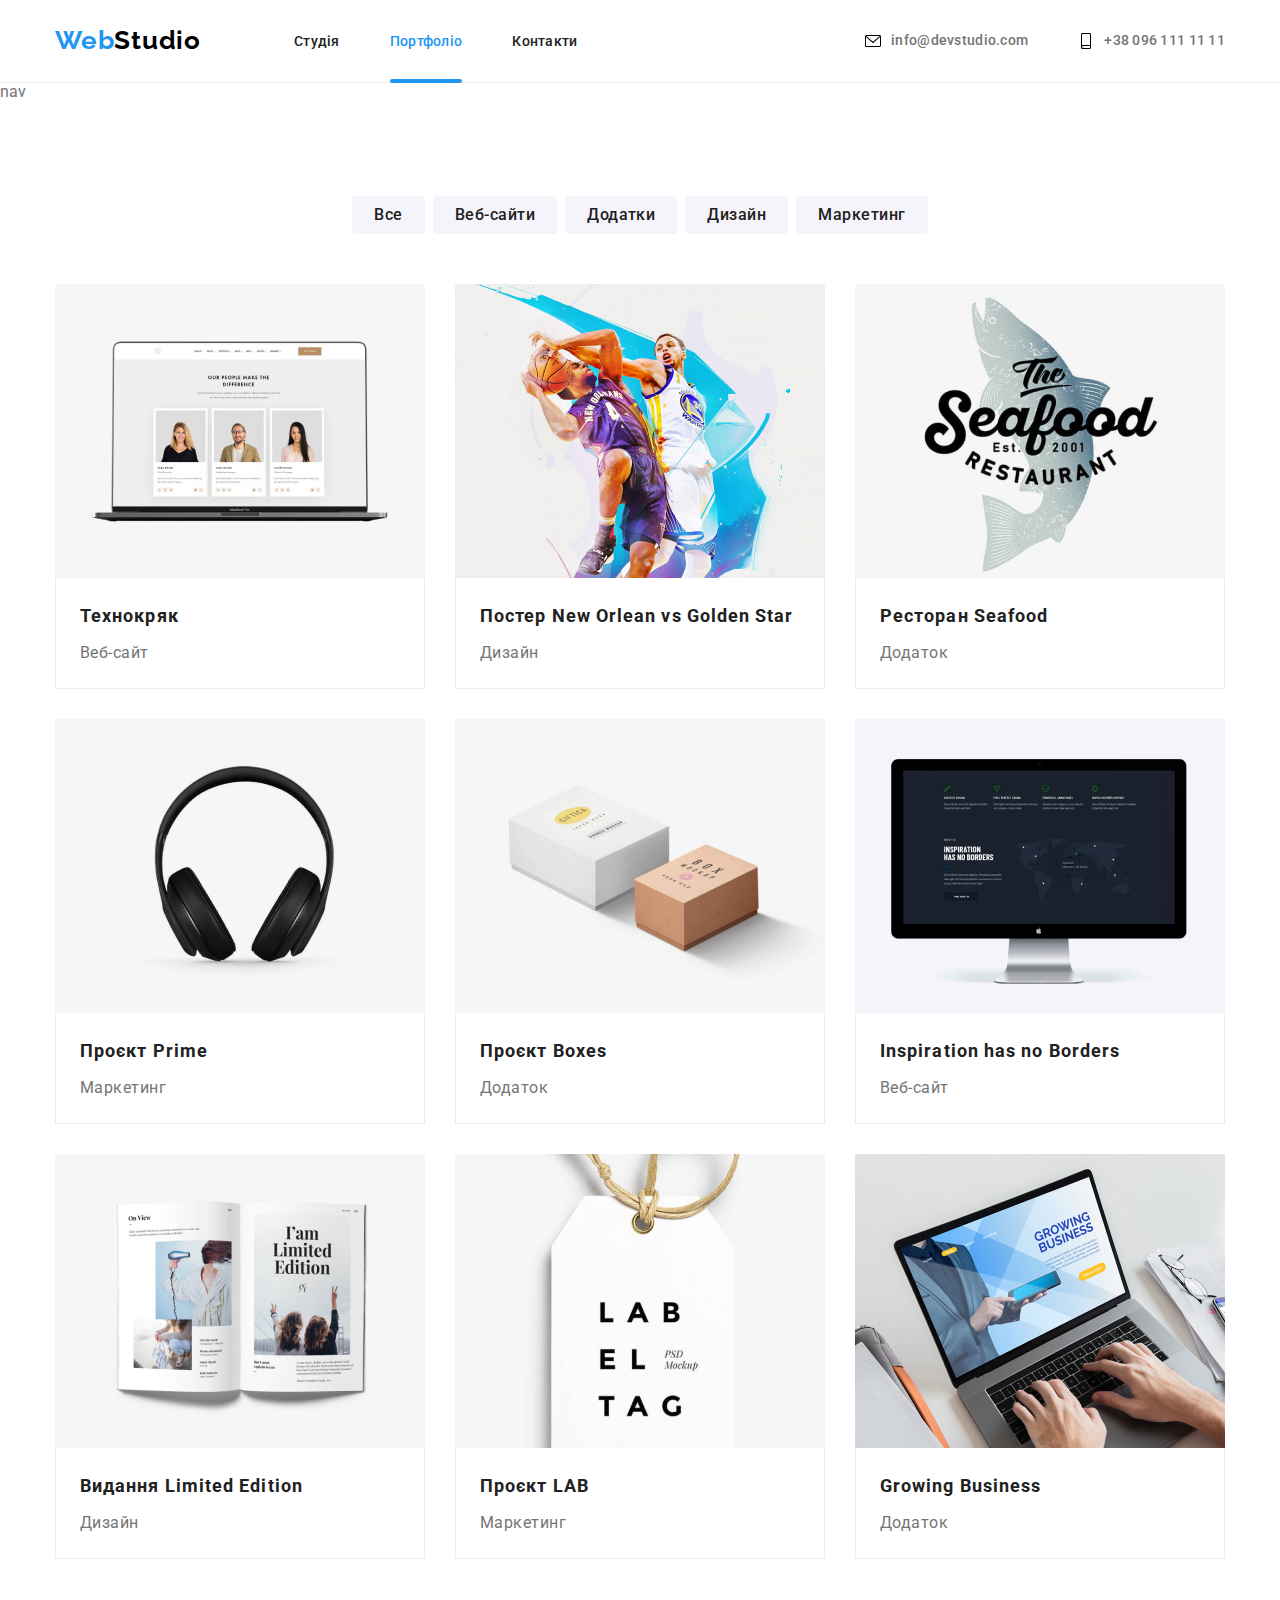
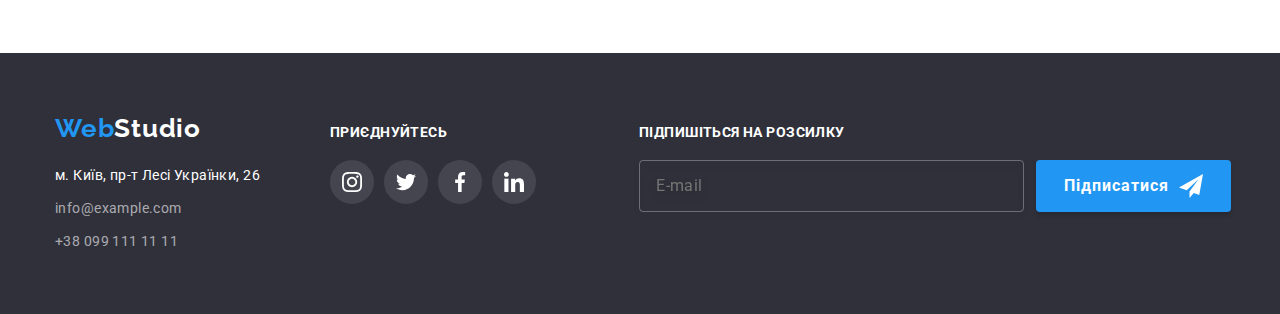
==== portfolio.html @ d33bce91 "HW 07" ====
<!DOCTYPE html>
<html lang="uk">
  <head>
    <meta charset="UTF-8" />
    <meta http-equiv="X-UA-Compatible" content="IE=edge" />
    <meta name="viewport" content="width=device-width, initial-scale=1.0" />
    <title>Портфолио</title>
    <link
      rel="stylesheet"
      href="https://cdn.jsdelivr.net/npm/modern-normalize@1.1.0/modern-normalize.css"
    />
    <link rel="preconnect" href="https://fonts.googleapis.com" />
    <link rel="preconnect" href="https://fonts.gstatic.com" crossorigin />
    <link rel="stylesheet" href="./css/main.min.css" />
    <link
      href="https://fonts.googleapis.com/css2?family=Raleway:wght@700&family=Roboto:wght@400;500;700;900&display=swap"
      rel="stylesheet"
    />
  </head>
  <body>
    <header class="page-header">
      <div class="container page-header__container">
        <nav class="nav">
          <a class="logo page-header__logo link" href="/"> <span class="web">Web</span>Studio</a>
          <ul class="list nav__list nav">
            <li class="nav__item">
              <a class="nav__link link" href="./index.html">Студія</a>
            </li>
            <li class="nav__item">
              <a class="nav__link link nav__link_current" href="./portfolio.html">Портфоліо</a>
            </li>
            <li class="nav__item"><a class="nav__link link" href="">Контакти</a></li>
          </ul>
        </nav>
        <ul class="list nav contact">
          <li class="contact__item">
            <a class="contact__link link" href="info@devstudio.com">
              <svg class="contact__icon" width="16" height="16">
                <use href="./img/icons.svg#envelope"></use>
              </svg>
              <span lang="en"> info@devstudio.com </span>
            </a>
          </li>
          <li class="contact__item">
            <a class="contact__link link" href="tel:+380961111111">
              <svg class="contact__icon" width="16" height="16">
                <use href="./img/icons.svg#smartphone"></use></svg
              >+38 096 111 11 11
            </a>
          </li>
        </ul>
      </div>
    </header>
    <main>
      nav
      <section class="portfolio">
        <div class="container">
          <ul class="list menu">
            <li><button type="button" class="portfolio__button button">Все</button></li>
            <li><button type="button" class="portfolio__button button">Веб-сайти</button></li>
            <li><button type="button" class="portfolio__button button">Додатки</button></li>
            <li><button type="button" class="portfolio__button button">Дизайн</button></li>
            <li><button type="button" class="portfolio__button button">Маркетинг</button></li>
          </ul>
          <ul class="list portfolio__list">
            <li class="portfolio__card">
              <div class="portfolio-card__img-wrapper">
                <img src="./img/img4.jpg" alt="Веб-сайт" width="370" height="294" />
                <p class="portfolio__overlay">
                  Ресурс пропонує комплексні пропозиції з різним рівнем функціоналу та сервісів. Все
                  це дозволить відвідувачу отримати вичерпні відомості про компанію чи приватну
                  особу.
                </p>
              </div>
              <div class="portfolio_card-wrapper">
                <h3 class="portfolio-card__title">Технокряк</h3>
                <p class="portfolio-card__text">Веб-сайт</p>
              </div>
            </li>
            <li class="portfolio__card">
              <div class="portfolio-card__img-wrapper">
                <img src="./img/img5.jpg" alt="Дизайн" width="370" height="294" />
                <p class="portfolio__overlay">
                  Ресурс пропонує комплексні пропозиції з різним рівнем функціоналу та сервісів. Все
                  це дозволить відвідувачу отримати вичерпні відомості про компанію чи приватну
                  особу.
                </p>
              </div>
              <div class="portfolio_card-wrapper">
                <h3 class="portfolio-card__title">
                  Постер <span lang="en">New Orlean vs Golden Star</span>
                </h3>
                <p class="portfolio-card__text">Дизайн</p>
              </div>
            </li>
            <li class="portfolio__card">
              <div class="portfolio-card__img-wrapper">
                <img src="./img/img6.jpg" alt="Приложение" width="370" height="294" />
                <p class="portfolio__overlay">
                  Ресурс пропонує комплексні пропозиції з різним рівнем функціоналу та сервісів. Все
                  це дозволить відвідувачу отримати вичерпні відомості про компанію чи приватну
                  особу.
                </p>
              </div>
              <div class="portfolio_card-wrapper">
                <h3 class="portfolio-card__title">Ресторан <span lang="en">Seafood</span>
                </h3>
                <p class="portfolio-card__text">Додаток</p>
              </div>
            </li>
            <li class="portfolio__card">
              <div class="portfolio-card__img-wrapper">
                <img src="./img/img7.jpg" alt=">Маркетинг" width="370" height="294" />
                <p class="portfolio__overlay">
                  Ресурс пропонує комплексні пропозиції з різним рівнем функціоналу та сервісів. Все
                  це дозволить відвідувачу отримати вичерпні відомості про компанію чи приватну
                  особу.
                </p>
              </div>
              <div class="portfolio_card-wrapper">
                <h3 class="portfolio-card__title">Проєкт <span lang="en">Prime</span>
                </h3>
                <p class="portfolio-card__text">Маркетинг</p>
              </div>
            </li>
            <li class="portfolio__card">
              <div class="portfolio-card__img-wrapper">
                <img src="./img/img8.jpg" alt="Приложение" width="370" height="294" />
                <p class="portfolio__overlay">
                  Ресурс пропонує комплексні пропозиції з різним рівнем функціоналу та сервісів. Все
                  це дозволить відвідувачу отримати вичерпні відомості про компанію чи приватну
                  особу.
                </p>
              </div>
              <div class="portfolio_card-wrapper">
                <h3 class="portfolio-card__title">Проєкт <span lang="en">Boxes</span>
                </h3>
                <p class="portfolio-card__text">Додаток</p>
              </div>
            </li>
            <li class="portfolio__card">
              <div class="portfolio-card__img-wrapper">
                <img src="./img/img9.jpg" alt="Веб-сайт" width="370" height="294" />
                <p class="portfolio__overlay">
                  Ресурс пропонує комплексні пропозиції з різним рівнем функціоналу та сервісів. Все
                  це дозволить відвідувачу отримати вичерпні відомості про компанію чи приватну
                  особу.
                </p>
              </div>
              <div class="portfolio_card-wrapper">
                <h3 class="portfolio-card__title">
                  <span lang="en">Inspiration has no Border</span>s
                </h3>
                <p class="portfolio-card__text">Веб-сайт</p>
              </div>
            </li>
            <li class="portfolio__card">
              <div class="portfolio-card__img-wrapper">
                <img src="./img/img10.jpg" alt="Дизайн" width="370" height="294" />
                <p class="portfolio__overlay">
                  Ресурс пропонує комплексні пропозиції з різним рівнем функціоналу та сервісів. Все
                  це дозволить відвідувачу отримати вичерпні відомості про компанію чи приватну
                  особу.
                </p>
              </div>
              <div class="portfolio_card-wrapper">
                <h3 class="portfolio-card__title">
                  Видання <span lang="en">Limited Edition</span>
                </h3>
                <p class="portfolio-card__text">Дизайн</p>
              </div>
            </li>
            <li class="portfolio__card">
              <div class="portfolio-card__img-wrapper">
                <img src="./img/img11.jpg" alt=">Маркетинг" width="370" height="294" />
                <p class="portfolio__overlay">
                  Ресурс пропонує комплексні пропозиції з різним рівнем функціоналу та сервісів. Все
                  це дозволить відвідувачу отримати вичерпні відомості про компанію чи приватну
                  особу.
                </p>
              </div>
              <div class="portfolio_card-wrapper">
                <h3 class="portfolio-card__title">Проєкт <span lang="en">LAB</span>
                </h3>
                <p class="portfolio-card__text">Маркетинг</p>
              </div>
            </li>
            <li class="portfolio__card">
              <div class="portfolio-card__img-wrapper">
                <img src="./img/img12.jpg" alt="Приложение" width="370" height="294" />
                <p class="portfolio__overlay">
                  Ресурс пропонує комплексні пропозиції з різним рівнем функціоналу та сервісів. Все
                  це дозволить відвідувачу отримати вичерпні відомості про компанію чи приватну
                  особу.
                </p>
              </div>
              <div class="portfolio_card-wrapper">
                <h3 class="portfolio-card__title"><span lang="en">Growing Business</span>
                </h3>
                <p class="portfolio-card__text">Додаток</p>
              </div>
            </li>
          </ul>
        </div>
      </section>
    </main>
    <footer class="footer">
      <div class="container footer-container">
        <div class="footer-contact-section">
          <a class="logo link footer__logo" href="/"><span class="footer-web">Web</span>Studio</a>
          <address>
            <ul class="list">
              <li class="footer-list__item">
                <a
                  class="footer-list__link link"
                  href="https://www.google.com/maps/place/бул.+Леси+Украинки,+26,+Киев,+02000/@50.4265824,30.5372888,18z/data=!3m1!4b1!4m5!3m4!1s0x40d4cf0e033ecbe9:0x57a4dffefec77da0!8m2!3d50.4265807!4d30.5383858"
                  >м. Київ, пр-т Лесі Українки, 26</a
                >
              </li>
              <li class="footer-list__item">
                <a class="footer-contact link" href="info@example.com">info@example.com</a>
              </li>
              <li class="footer-list__item">
                <a class="footer-contact link" href="tel:+380961111111">+38 099 111 11 11</a>
              </li>
            </ul>
          </address>
        </div>
        <div class="footer-join">
          <h3 class="footer-join__text">Приєднуйтесь</h3>
          <ul class="footer-social-menu list">
            <li class="footer-social-menu__item">
              <a href="" class="footer-social-menu__link">
                <svg class="footer-social-menu__icon">
                  <use href="./img/icons.svg#instagram"></use>
                </svg>
              </a>
            </li>
            <li class="footer-social-menu__item">
              <a href="" class="footer-social-menu__link">
                <svg class="footer-social-menu__icon">
                  <use href="./img/icons.svg#twitter"></use>
                </svg>
              </a>
            </li>
            <li class="footer-social-menu__item">
              <a href="" class="footer-social-menu__link">
                <svg class="footer-social-menu__icon">
                  <use href="./img/icons.svg#facebook"></use>
                </svg>
              </a>
            </li>
            <li class="footer-social-menu__item">
              <a href="" class="footer-social-menu__link">
                <svg class="footer-social-menu__icon">
                  <use href="./img/icons.svg#linkedin"></use>
                </svg>
              </a>
            </li>
          </ul>
        </div>
        <form class="footer-form">
          <label for="send">
            <span class="footer-form__label"> Підпишіться на розсилку </span>
          </label>
          <div class="footer-form__wrapper">
            <input
              class="footer-form__input"
              type="email"
              name="user_email"
              id="send"
              placeholder="E-mail"
            />
            <button type="submit" class="footer-form__btn-send">
              Підписатися
              <svg class="btn-send__icon" width="24" height="24">
                <use href="./img/icons.svg#send"></use>
              </svg>
            </button>
          </div>
        </form>
      </div>
    </footer>
    <script src="./js/modal.js"></script>
  </body>
</html>
---- css/main.min.css ----
:root{--main-text-color: #757575;--title-text-color: #212121;--accent-color: #2196f3;--White: #ffffff;--main-font-family: "Roboto", sans-serif;--main-fill-icon: #afb1b8;--trans-dur: 250ms;--trans-tim-func: cubic-bezier(0.4, 0, 0.2, 1)}body{font-family:"Roboto",sans-serif;font-weight:400;background-color:#fff;color:#757575}h1,h2,h3,h4,p{margin-top:0;margin-bottom:0}ul{margin-top:0;margin-bottom:0;padding-left:0}img{display:block}.list{list-style:none}.link{text-decoration:none}.logo{align-items:center;margin-right:93px;color:#000;font-family:"Raleway",sans-serif;font-weight:700;font-size:26px;line-height:1.19;letter-spacing:.03em}.web{color:var(--accent-color)}.section{padding:94px 0}.section .features__title{margin-bottom:10px;font-weight:700;font-size:14px;line-height:1.14;letter-spacing:.03em;text-transform:uppercase;color:var(--title-text-color)}.section .features__text{font-size:14px;line-height:1.71;letter-spacing:.03em}.container{width:1200px;margin-left:auto;margin-right:auto;padding-left:15px;padding-right:15px}.visually-hidden{position:absolute;width:1px;height:1px;margin:-1px;padding:0;overflow:hidden;border:0;clip:rect(0 0 0 0)}.button{font-family:"Roboto";font-style:normal;font-weight:500;font-size:16px;line-height:1.63;text-align:center;letter-spacing:.03em;cursor:pointer;background-color:#f5f4fa;color:var(--title-text-color);transition-property:color,background-color;transition-duration:var(--trans-dur);transition-timing-function:var(--trans-tim-func)}.button:hover,.button:focus{background-color:var(--accent-color);color:var(--White)}.page-header{border-bottom:1px solid #ececec}.page-header__container{display:flex;align-items:center;justify-content:space-between}.page-header__logo{padding-top:24px;padding-bottom:25px}.nav{display:flex;align-items:center}.nav__item{position:relative;padding-top:32px;padding-bottom:32px}.nav__item:not(:last-child){margin-right:50px}.nav__item .link.nav__link_current{color:var(--accent-color)}.nav__item .link.nav__link_current::after{position:absolute;bottom:-1px;left:0;content:"";width:100%;height:4px;background-color:var(--accent-color);border-radius:2px}.nav__link{color:var(--title-text-color);font-weight:500;font-size:14px;line-height:1.14;letter-spacing:.02em;transition-property:color;transition-duration:var(--trans-dur);transition-timing-function:var(--trans-tim-func)}.nav__link:hover,.nav__link:focus{color:var(--accent-color)}.contact__item:not(:last-child){margin-right:50px}.contact__link{display:flex;align-items:center;gap:10px;font-weight:500;font-size:14px;line-height:1.14;letter-spacing:.02em;color:var(--main-text-color);transition-property:color;transition-duration:var(--trans-dur);transition-timing-function:var(--trans-tim-func)}.contact__link:hover,.contact__link:focus{color:var(--accent-color)}.contact{padding-top:32px;padding-bottom:32px}.contact__icon{display:block;fill:nav__link_currentColor}.hero{display:flex;justify-content:center;background-repeat:no-repeat;background-position:50%;background-color:#c4c4c4;background-image:linear-gradient(rgba(47, 48, 58, 0.4), rgba(47, 48, 58, 0.4)),url(../img/bg.png);min-height:600px;padding:0}.hero__container{display:flex;flex-direction:column;justify-content:center;align-items:center}.hero__title{margin-bottom:30px;max-width:696px;font-weight:900;font-size:44px;line-height:1.36;text-align:center;letter-spacing:.06em;text-transform:uppercase;color:var(--White)}.hero__button{padding:10px 32px;border-radius:4px;border:rgba(0,0,0,0);font-family:"Roboto";font-style:normal;font-weight:700;font-size:16px;line-height:1.88;display:flex;align-items:center;text-align:center;letter-spacing:.06em;cursor:pointer;background-color:var(--accent-color);color:var(--White);transition-property:color,background-color;transition-duration:var(--trans-dur);transition-timing-function:var(--trans-tim-func)}.hero__button:hover,.hero__button:focus{background-color:#188ce8;color:var(--White)}.features__list{display:flex;flex-wrap:wrap;gap:30px}.features__item{display:flex;flex-direction:column;flex-basis:calc((100% - 90px)/4)}.features__icon{display:flex;justify-content:center;align-items:center;height:120px;background:#f5f4fa;border-radius:4px;margin-bottom:30px}.work{padding-top:0}.work__title{margin-bottom:50px;font-weight:700;font-size:36px;line-height:1.16;text-align:center;letter-spacing:.03em;color:var(--title-text-color)}.work__list{display:flex;flex-wrap:wrap;gap:30px}.work__item{position:relative;flex-basis:calc((100% - 60px)/3)}.work__modal{position:absolute;bottom:0;left:0;width:100%;padding:27px 82px;background:rgba(47,48,58,.8);font-family:"Roboto";font-style:normal;font-weight:700;font-size:14px;line-height:16px;text-align:center;letter-spacing:.03em;text-transform:uppercase;color:#fff}.team-fon{background-color:#f5f4fa}.team__title{margin-bottom:50px;font-weight:700;font-size:36px;line-height:1.16;text-align:center;letter-spacing:.03em;color:var(--title-text-color)}.team__list{display:flex;flex-wrap:wrap;gap:30px}.team__item{flex-basis:calc((100% - 90px)/4);background:var(--White);box-shadow:0px 1px 3px rgba(0,0,0,.12),0px 1px 1px rgba(0,0,0,.14),0px 2px 1px rgba(0,0,0,.2);border-radius:0px 0px 4px 4px}.team__card{padding-top:30px;padding-bottom:30px}.team__name{margin-bottom:10px;font-weight:500;font-size:16px;line-height:1.19;text-align:center;letter-spacing:.03em;color:var(--title-text-color)}.team__text{margin-bottom:16px;font-size:16px;line-height:1.19;text-align:center;letter-spacing:.03em;color:var(--main-text-color)}.team-social-list{display:flex;justify-content:center;gap:10px}.team-social-list__link{display:flex;align-items:center;justify-content:center;width:44px;height:44px;border-radius:50%;background-color:var(--White);fill:var(--main-fill-icon);transition-property:fill,background-color;transition-duration:var(--trans-dur);transition-timing-function:var(--trans-tim-func)}.team-social-list__link:hover,.team-social-list__link:focus{background-color:var(--accent-color);fill:var(--White)}.client__title{font-weight:700;font-size:36px;line-height:42px;text-align:center;letter-spacing:.03em;color:var(--title-text-color);margin-bottom:50px}.client__list{display:flex;justify-content:space-between}.client__link{display:flex;justify-content:center;align-items:center;width:170px;height:92px;border:1px solid var(--main-fill-icon);border-radius:3px;fill:var(--main-fill-icon);transition-property:fill,border;transition-duration:var(--trans-dur);transition-timing-function:var(--trans-tim-func)}.client__link:hover,.client__link:focus{fill:var(--accent-color);border:1px solid var(--accent-color)}.footer{background-color:#2f303a;padding-top:60px;padding-bottom:60px}.footer .logo{font-family:"Raleway",sans-serif;font-weight:700;font-size:26px;line-height:1.19;letter-spacing:.03em;color:var(--White);margin:0;margin-bottom:20px}.footer-container{display:flex;align-items:baseline}.footer-contact-section{display:flex;flex-direction:column;flex-shrink:0;margin-right:70px}.footer-join__text{font-family:"Roboto";font-style:normal;font-weight:700;font-size:14px;line-height:16px;letter-spacing:.03em;text-transform:uppercase;color:var(--White);margin-bottom:20px}.footer__logo{margin-bottom:20px}.footer-web{color:var(--accent-color)}.footer-list__item:not(:last-child){margin-bottom:9px}.footer-list__link{font-size:14px;font-style:normal;line-height:1.71;letter-spacing:.03em;color:var(--White)}.footer-contact{font-size:14px;font-style:normal;line-height:1.71;letter-spacing:.03em;color:rgba(255,255,255,.6);transition-property:color;transition-duration:var(--trans-dur);transition-timing-function:var(--trans-tim-func)}.footer-contact:hover,.footer-contact:focus{color:var(--accent-color)}.footer-join{display:flex;flex-direction:column;margin-right:93px}.footer-social-menu{display:flex}.footer-social-menu__item{margin-right:10px}.footer-social-menu__link{display:flex;justify-content:center;align-items:center;width:44px;height:44px;background:rgba(255,255,255,.1);border-radius:50%;transition-property:background-color;transition-duration:var(--trans-dur);transition-timing-function:var(--trans-tim-func)}.footer-social-menu__link:hover,.footer-social-menu__link:focus{background-color:#2196f3}.footer-social-menu__icon{width:20px;height:20px;fill:var(--White)}.footer-form{display:flex;flex-direction:column}.footer-form__wrapper{display:flex}.footer-form__label{display:block;margin-bottom:20px;font-family:"Roboto";font-style:normal;font-weight:700;font-size:14px;line-height:16px;letter-spacing:.03em;text-transform:uppercase;color:var(--White)}.footer-form__input{width:385px;padding-top:15px;padding-bottom:15px;padding-left:16px;font-family:"Roboto";font-style:normal;font-weight:400;font-size:16px;line-height:20px;display:flex;align-items:center;letter-spacing:.03em;color:rgba(255,255,255,.6);border:1px solid rgba(255,255,255,.3);filter:drop-shadow(0px 4px 4px rgba(0, 0, 0, 0.15));border-radius:4px;background-color:rgba(0,0,0,0)}.footer-form__input:focus{border:1px solid #2196f3;border-color:var(--accent-color);outline:none}.footer-form__btn-send{display:flex;align-items:center;text-align:center;margin-left:12px;padding:10px 28px;font-family:"Roboto";font-style:normal;font-weight:700;font-size:16px;line-height:30px;cursor:pointer;letter-spacing:.06em;color:var(--White);background:var(--accent-color);box-shadow:0px 4px 4px rgba(0,0,0,.15);border:rgba(0,0,0,0);border-radius:4px;fill:var(--White);transition-property:color,background-color;transition-duration:var(--trans-dur);transition-timing-function:var(--trans-tim-func)}.footer-form__btn-send:hover,.footer-form__btn-send:focus{outline:none;background-color:#188ce8;color:var(--White)}.btn-send__icon{margin-left:10px}.backdrop{position:fixed;width:100%;height:100%;top:0;left:0;background-color:rgba(0,0,0,.2);z-index:1000;transition-property:visibility,opacity,transform;transition-duration:var(--trans-dur);transition-timing-function:var(--trans-tim-func)}.backdrop.is-hidden{visibility:hidden;opacity:0;pointer-events:none;transform:translateY(100%) scale(4)}.modal-window{position:absolute;top:50%;left:50%;transform:translate(-50%, -50%) scale(1);padding:40px;width:528px;min-height:581px;background-color:var(--White)}.modal-title{font-family:"Roboto";font-style:normal;font-weight:700;font-size:20px;line-height:23px;text-align:center;letter-spacing:.03em;color:var(--title-text-color);margin:40px 40px 12px 40px}.modal-window__close-btn{display:flex;justify-content:center;align-items:center;position:absolute;top:8px;right:8px;width:30px;height:30px;cursor:pointer;background-color:#fff;border:1px solid rgba(0,0,0,.1);border-radius:50%;transition-property:fill;transition-duration:var(--trans-dur);transition-timing-function:var(--trans-tim-func)}.modal-window__close-btn:hover,.modal-window__close-btn:focus{fill:var(--accent-color)}.modal-form{display:flex;flex-direction:column}.modal-form__text{margin-bottom:12px;font-family:"Roboto";font-style:normal;font-weight:700;font-size:20px;line-height:23px;text-align:center;letter-spacing:.03em;color:var(--title-text-color)}.modal-form__wrapper{margin-bottom:10px}.modal-form__text-label{display:block;font-family:"Roboto";font-style:normal;font-weight:400;font-size:12px;line-height:14px;letter-spacing:.01em;color:var(--main-text-color);margin-bottom:4px}.modal-form__wrapper{position:relative}.modal-form__input{font-size:16px;color:#000;width:100%;height:40px;border:1px solid rgba(33,33,33,.2);border-radius:4px;padding-left:42px;transition-property:border-color;transition-duration:var(--trans-dur);transition-timing-function:var(--trans-tim-func)}.modal-form__input:focus{border-color:var(--accent-color);outline:none}.modal-form__input-icon{position:absolute;top:50%;left:15px;transform:translateY(-50%);transition-property:fill;transition-duration:var(--trans-dur);transition-timing-function:var(--trans-tim-func)}.modal-form__input:focus+.modal-form__input-icon{fill:var(--accent-color)}.modal-form__comment{resize:none;width:100%;height:120px;padding:12px 16px;border-radius:4px;border:1px solid rgba(33,33,33,.2);transition-property:border-color;transition-duration:var(--trans-dur);transition-timing-function:var(--trans-tim-func)}.modal-form__comment:focus{border-color:var(--accent-color);outline:none}.modal-form__comment::placeholder{font-family:"Roboto";font-style:normal;font-weight:400;font-size:12px;line-height:14px;letter-spacing:.01em;color:rgba(117,117,117,.5)}.modal-form__fild{margin-bottom:20px}.modal-form__checkbox{display:flex;align-items:center;justify-content:center;font-family:"Roboto";font-style:normal;font-weight:400;font-size:14px;line-height:24px;letter-spacing:.03em;color:var(--main-text-color);cursor:pointer;margin-bottom:30px}.modal-form__check-box{display:block;width:16px;height:15px;margin-right:7px;background-image:url(../img/checkbox.svg);transition:background-image;transition-duration:var(--trans-dur);transition-timing-function:var(--trans-tim-func)}.modal-form__input-checkbox:checked+.modal-form__check-box{background-image:url(../img/check.svg)}.modal-form__user-policy{font-family:"Roboto";font-style:normal;font-weight:400;font-size:14px;line-height:24px;letter-spacing:.03em;text-decoration-line:underline;color:#2196f3}.modal-form__submit-button{display:flex;align-items:center;text-align:center;margin-left:auto;margin-right:auto;padding:10px 52px;font-family:"Roboto";font-style:normal;font-weight:700;font-size:16px;line-height:30px;letter-spacing:.06em;cursor:pointer;color:var(--White);background-color:var(--accent-color);box-shadow:0px 4px 4px rgba(0,0,0,.15);border:rgba(0,0,0,0);border-radius:4px;transition-property:background-color;transition-duration:var(--trans-dur);transition-timing-function:var(--trans-tim-func)}.modal-form__submit-button:hover,.modal-form__submit-button:focus{background-color:#188ce8}.portfolio{display:flex;flex-direction:column;padding-top:94px;padding-bottom:94px}.menu{display:flex;flex-wrap:wrap;justify-content:center;align-items:center;gap:8px;margin-bottom:50px}.portfolio__button{padding:6px 22px;border-radius:4px;border:rgba(0,0,0,0);transition-property:var(--trans-dur) var(--trans-tim-func),bacground-color var(--trans-dur) var(--trans-tim-func),box-shadow var(--trans-dur) var(--trans-tim-func)}.portfolio__button:hover,.portfolio__button:focus{background-color:var(--accent-color);color:var(--White);box-shadow:0px 3px 1px rgba(0,0,0,.1),0px 1px 2px rgba(0,0,0,.08),0px 2px 2px rgba(0,0,0,.12)}.portfolio__list{display:flex;flex-wrap:wrap;justify-content:space-between;gap:30px}.portfolio__card{position:relative;flex-basis:calc((100% - 60px)/3);transition-property:box-shadow;transition-duration:var(--trans-dur);transition-timing-function:var(--trans-tim-func)}.portfolio__card:hover,.portfolio__card:focus{cursor:pointer;box-shadow:0px 1px 1px rgba(0,0,0,.12),0px 4px 4px rgba(0,0,0,.06),1px 4px 6px rgba(0,0,0,.16)}.portfolio__overlay{position:absolute;left:0;bottom:0;overflow:auto;transform:translate(0, 100%);font-style:normal;font-family:"Roboto";font-weight:400;font-size:18px;line-height:28px;letter-spacing:.03em;color:var(--White);background-color:rgba(33,150,243,.9);padding:63px 24px;transition-property:transform;transition-duration:var(--trans-dur);transition-timing-function:var(--trans-tim-func)}.portfolio__card:hover .portfolio__overlay{transform:translate(0, 0%)}.portfolio-card__img-wrapper{position:relative;overflow:hidden}.portfolio_card-wrapper{background:var(--White);border-right:1px solid #eee;border-bottom:1px solid #eee;border-left:1px solid #eee;padding:20px 24px}.portfolio-card__title{font-weight:700;font-size:18px;line-height:2;letter-spacing:.06em;color:var(--title-text-color);margin-bottom:4px}.portfolio-card__text{font-size:16px;line-height:1.88;letter-spacing:.03em;color:var(--main-text-color)}/*# sourceMappingURL=main.min.css.map */
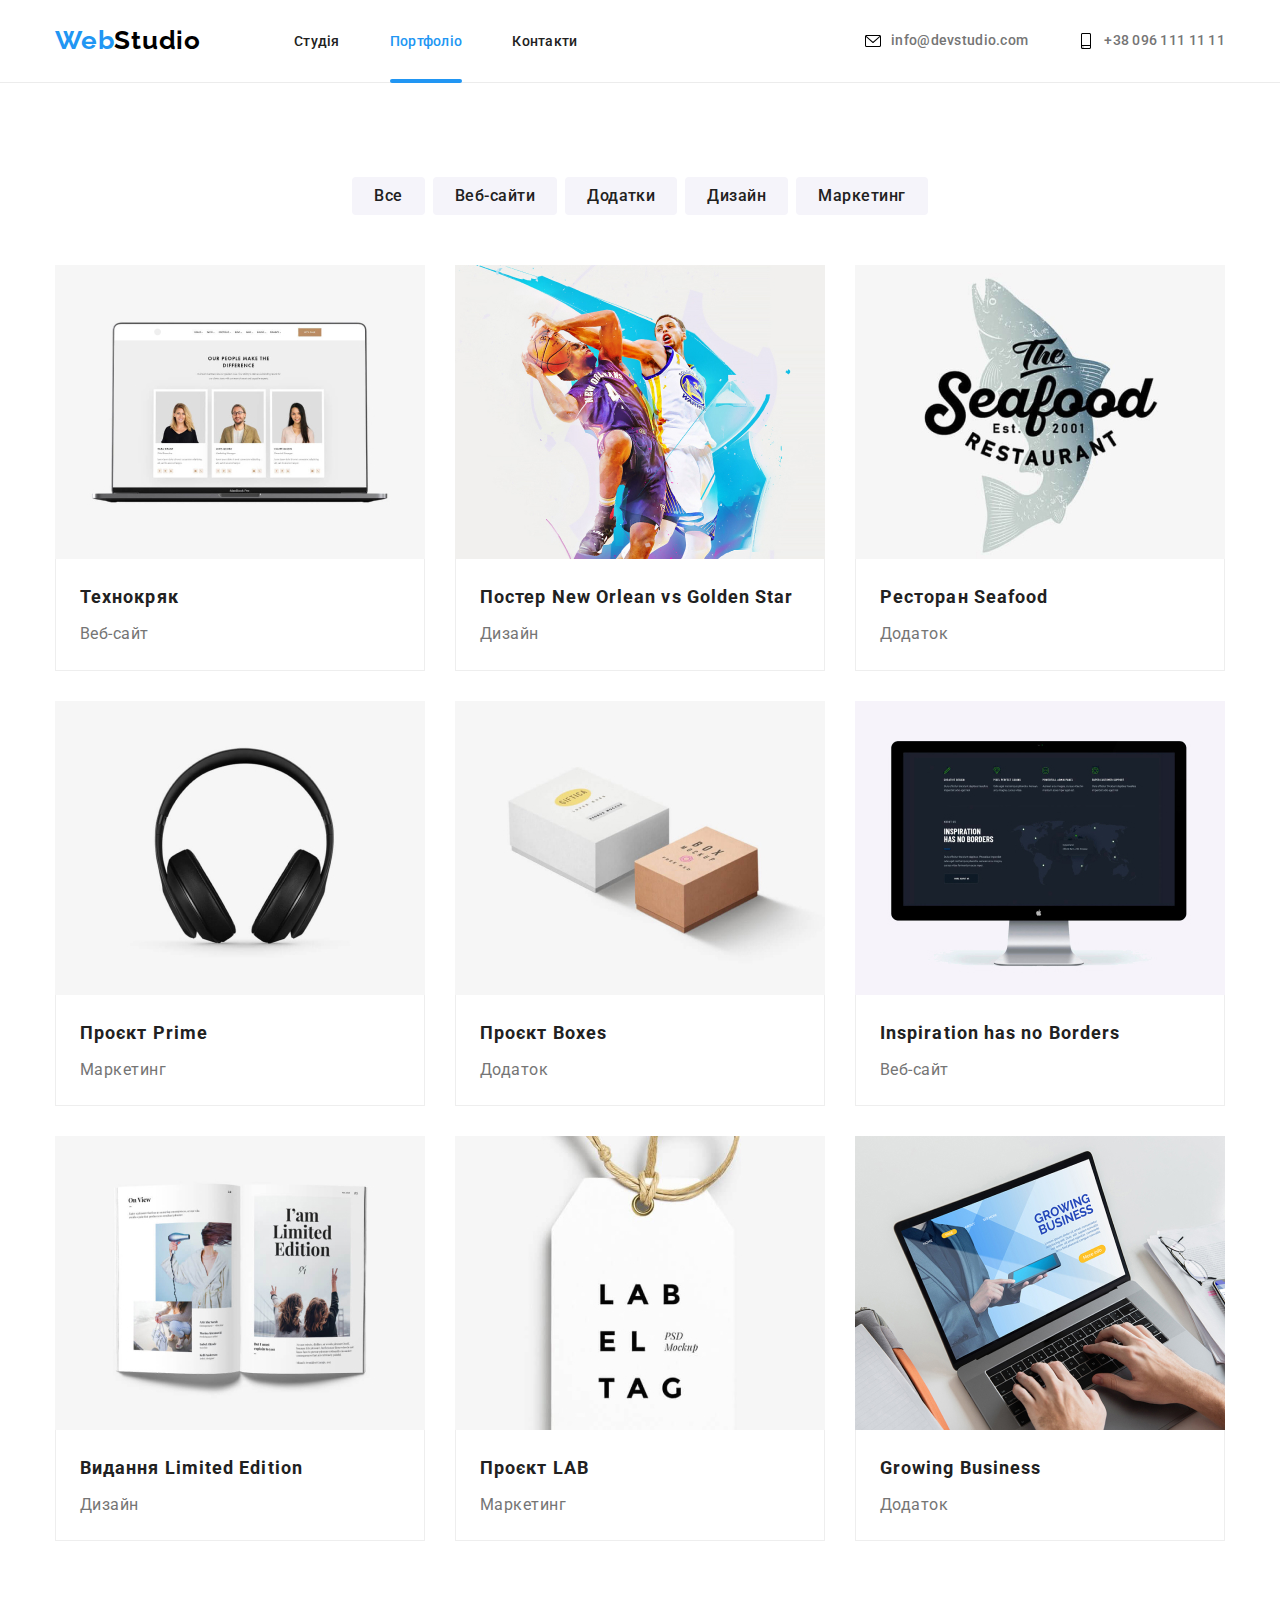
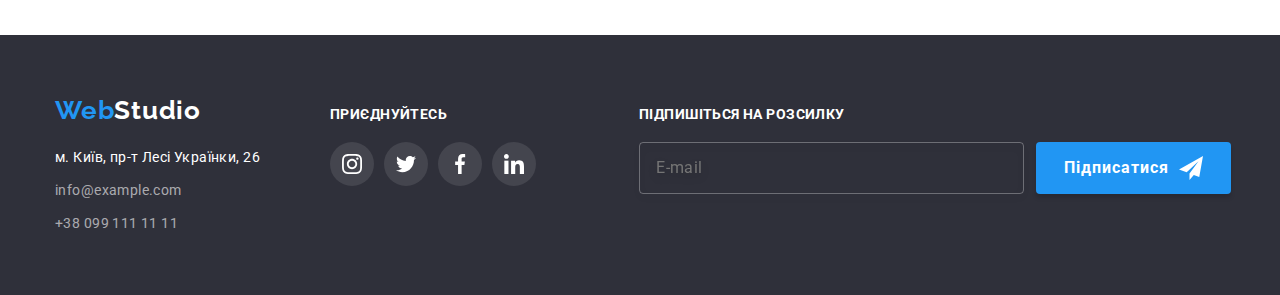
==== commit 5c13f5b4: "HW 07" ====
--- a/portfolio.html
+++ b/portfolio.html
@@ -52,7 +52,6 @@
       </div>
     </header>
     <main>
-      nav
       <section class="portfolio">
         <div class="container">
           <ul class="list menu">
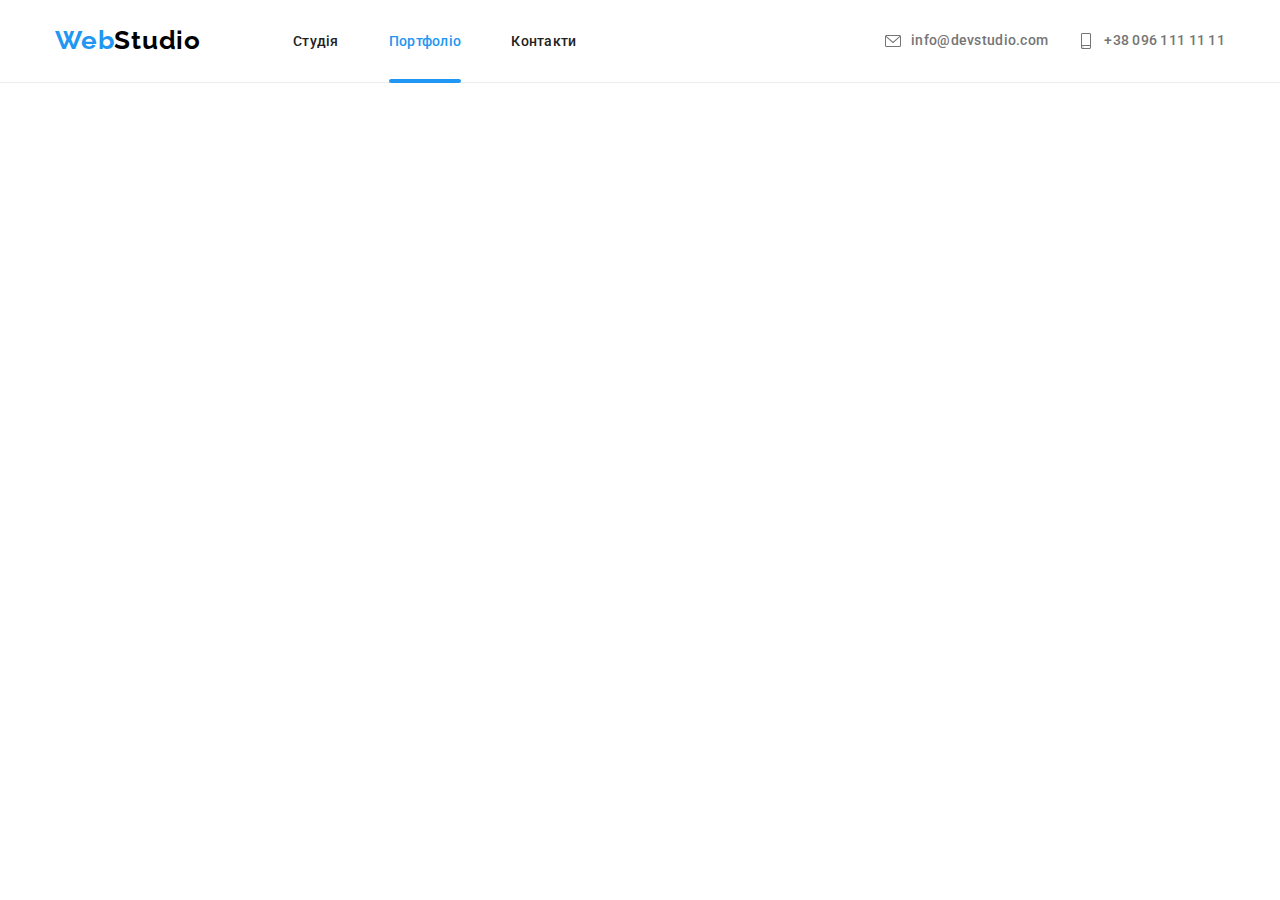
==== commit 085f3ccb: "HW 08" ====
--- a/portfolio.html
+++ b/portfolio.html
@@ -19,20 +19,27 @@
   </head>
   <body>
     <header class="page-header">
-      <div class="container page-header__container">
-        <nav class="nav">
-          <a class="logo page-header__logo link" href="/"> <span class="web">Web</span>Studio</a>
-          <ul class="list nav__list nav">
+      <div class="page-header__container container">
+        <nav class="page-header__nav nav">
+          <a class="page-header__logo link logo" href="/"> <span class="web">Web</span>Studio</a>
+          <ul class="nav__list list nav">
             <li class="nav__item">
               <a class="nav__link link" href="./index.html">Студія</a>
             </li>
             <li class="nav__item">
               <a class="nav__link link nav__link_current" href="./portfolio.html">Портфоліо</a>
             </li>
-            <li class="nav__item"><a class="nav__link link" href="">Контакти</a></li>
+            <li class="nav__item">
+              <a class="nav__link link" href="">Контакти</a>
+            </li>
           </ul>
         </nav>
-        <ul class="list nav contact">
+        <button type="button" class="mobile-menu-open" data-menu-open>
+          <svg class="mobile-menu-btn__icon" width="40" height="40">
+            <use href="./img/icons.svg#menu"></use>
+          </svg>
+        </button>
+        <ul class="contact nav list">
           <li class="contact__item">
             <a class="contact__link link" href="info@devstudio.com">
               <svg class="contact__icon" width="16" height="16">
@@ -50,9 +57,57 @@
           </li>
         </ul>
       </div>
+      <div class="mobile-menu" data-menu>
+        <div class="container mobile-menu__container">
+          <button type="button" class="modal-menu-btn" data-menu-close>
+            <svg class="modal-menu-btn__icon" width="40" height="40">
+              <use href="./img/icons.svg#modal-window__close-btn"></use>
+            </svg>
+          </button>
+          <ul class="mobile-menu__list list">
+            <li class="mobile-menu__item">
+              <a class="mobile-menu__link link" href="./index.html"
+                >Студія</a
+              >
+            </li>
+            <li class="mobile-menu__item">
+              <a class="mobile-menu__link mobile-menu__link-current link" href="./portfolio.html">Портфоліо</a>
+            </li>
+            <li class="mobile-menu__item">
+              <a class="mobile-menu__link link" href="">Контакти</a>
+            </li>
+          </ul>
+          <ul class="mobile-menu-contact list">
+            <li class="mobile-menu-contact__item">
+              <a class="mobile-menu-contact__link link" href="tel:+380961111111">
+                +38 096 111 11 11
+              </a>
+            </li>
+            <li class="mobile-menu-contact__item">
+              <a class="mobile-menu-contact__link link" href="info@devstudio.com">
+                <span lang="en"> info@devstudio.com </span>
+              </a>
+            </li>
+          </ul>
+          <ul class="mobile-menu-social list">
+            <li class="mobile-menu-social__item">
+              <a href="" class="mobile-menu-social__link link">Instagram</a>
+            </li>
+            <li class="mobile-menu-social__item">
+              <a href="" class="mobile-menu-social__link link">Twitter</a>
+            </li>
+            <li class="mobile-menu-social__item">
+              <a href="" class="mobile-menu-social__link link">Facebook</a>
+            </li>
+            <li class="mobile-menu-social__item">
+              <a href="" class="mobile-menu-social__link link">LinkedIn</a>
+            </li>
+          </ul>
+        </div>
+      </div>
     </header>
     <main>
-      <section class="portfolio">
+      <!-- <section class="portfolio">
         <div class="container">
           <ul class="list menu">
             <li><button type="button" class="portfolio__button button">Все</button></li>
@@ -201,9 +256,10 @@
             </li>
           </ul>
         </div>
-      </section>
+      </section> -->
     </main>
-    <footer class="footer">
+    <!-- <footer class="footer">
+
       <div class="container footer-container">
         <div class="footer-contact-section">
           <a class="logo link footer__logo" href="/"><span class="footer-web">Web</span>Studio</a>
@@ -279,7 +335,8 @@
           </div>
         </form>
       </div>
-    </footer>
-    <script src="./js/modal.js"></script>
+    </footer> -->
+    <script src="./js/mobile-menu.js"></script>
+    <!-- <script src="./js/modal.js"></script> -->
   </body>
 </html>
--- a/css/main.min.css
+++ b/css/main.min.css
@@ -1 +1 @@
-:root{--main-text-color: #757575;--title-text-color: #212121;--accent-color: #2196f3;--White: #ffffff;--main-font-family: "Roboto", sans-serif;--main-fill-icon: #afb1b8;--trans-dur: 250ms;--trans-tim-func: cubic-bezier(0.4, 0, 0.2, 1)}body{font-family:"Roboto",sans-serif;font-weight:400;background-color:#fff;color:#757575}h1,h2,h3,h4,p{margin-top:0;margin-bottom:0}ul{margin-top:0;margin-bottom:0;padding-left:0}img{display:block}.list{list-style:none}.link{text-decoration:none}.logo{align-items:center;margin-right:93px;color:#000;font-family:"Raleway",sans-serif;font-weight:700;font-size:26px;line-height:1.19;letter-spacing:.03em}.web{color:var(--accent-color)}.section{padding:94px 0}.section .features__title{margin-bottom:10px;font-weight:700;font-size:14px;line-height:1.14;letter-spacing:.03em;text-transform:uppercase;color:var(--title-text-color)}.section .features__text{font-size:14px;line-height:1.71;letter-spacing:.03em}.container{width:1200px;margin-left:auto;margin-right:auto;padding-left:15px;padding-right:15px}.visually-hidden{position:absolute;width:1px;height:1px;margin:-1px;padding:0;overflow:hidden;border:0;clip:rect(0 0 0 0)}.button{font-family:"Roboto";font-style:normal;font-weight:500;font-size:16px;line-height:1.63;text-align:center;letter-spacing:.03em;cursor:pointer;background-color:#f5f4fa;color:var(--title-text-color);transition-property:color,background-color;transition-duration:var(--trans-dur);transition-timing-function:var(--trans-tim-func)}.button:hover,.button:focus{background-color:var(--accent-color);color:var(--White)}.page-header{border-bottom:1px solid #ececec}.page-header__container{display:flex;align-items:center;justify-content:space-between}.page-header__logo{padding-top:24px;padding-bottom:25px}.nav{display:flex;align-items:center}.nav__item{position:relative;padding-top:32px;padding-bottom:32px}.nav__item:not(:last-child){margin-right:50px}.nav__item .link.nav__link_current{color:var(--accent-color)}.nav__item .link.nav__link_current::after{position:absolute;bottom:-1px;left:0;content:"";width:100%;height:4px;background-color:var(--accent-color);border-radius:2px}.nav__link{color:var(--title-text-color);font-weight:500;font-size:14px;line-height:1.14;letter-spacing:.02em;transition-property:color;transition-duration:var(--trans-dur);transition-timing-function:var(--trans-tim-func)}.nav__link:hover,.nav__link:focus{color:var(--accent-color)}.contact__item:not(:last-child){margin-right:50px}.contact__link{display:flex;align-items:center;gap:10px;font-weight:500;font-size:14px;line-height:1.14;letter-spacing:.02em;color:var(--main-text-color);transition-property:color;transition-duration:var(--trans-dur);transition-timing-function:var(--trans-tim-func)}.contact__link:hover,.contact__link:focus{color:var(--accent-color)}.contact{padding-top:32px;padding-bottom:32px}.contact__icon{display:block;fill:nav__link_currentColor}.hero{display:flex;justify-content:center;background-repeat:no-repeat;background-position:50%;background-color:#c4c4c4;background-image:linear-gradient(rgba(47, 48, 58, 0.4), rgba(47, 48, 58, 0.4)),url(../img/bg.png);min-height:600px;padding:0}.hero__container{display:flex;flex-direction:column;justify-content:center;align-items:center}.hero__title{margin-bottom:30px;max-width:696px;font-weight:900;font-size:44px;line-height:1.36;text-align:center;letter-spacing:.06em;text-transform:uppercase;color:var(--White)}.hero__button{padding:10px 32px;border-radius:4px;border:rgba(0,0,0,0);font-family:"Roboto";font-style:normal;font-weight:700;font-size:16px;line-height:1.88;display:flex;align-items:center;text-align:center;letter-spacing:.06em;cursor:pointer;background-color:var(--accent-color);color:var(--White);transition-property:color,background-color;transition-duration:var(--trans-dur);transition-timing-function:var(--trans-tim-func)}.hero__button:hover,.hero__button:focus{background-color:#188ce8;color:var(--White)}.features__list{display:flex;flex-wrap:wrap;gap:30px}.features__item{display:flex;flex-direction:column;flex-basis:calc((100% - 90px)/4)}.features__icon{display:flex;justify-content:center;align-items:center;height:120px;background:#f5f4fa;border-radius:4px;margin-bottom:30px}.work{padding-top:0}.work__title{margin-bottom:50px;font-weight:700;font-size:36px;line-height:1.16;text-align:center;letter-spacing:.03em;color:var(--title-text-color)}.work__list{display:flex;flex-wrap:wrap;gap:30px}.work__item{position:relative;flex-basis:calc((100% - 60px)/3)}.work__modal{position:absolute;bottom:0;left:0;width:100%;padding:27px 82px;background:rgba(47,48,58,.8);font-family:"Roboto";font-style:normal;font-weight:700;font-size:14px;line-height:16px;text-align:center;letter-spacing:.03em;text-transform:uppercase;color:#fff}.team-fon{background-color:#f5f4fa}.team__title{margin-bottom:50px;font-weight:700;font-size:36px;line-height:1.16;text-align:center;letter-spacing:.03em;color:var(--title-text-color)}.team__list{display:flex;flex-wrap:wrap;gap:30px}.team__item{flex-basis:calc((100% - 90px)/4);background:var(--White);box-shadow:0px 1px 3px rgba(0,0,0,.12),0px 1px 1px rgba(0,0,0,.14),0px 2px 1px rgba(0,0,0,.2);border-radius:0px 0px 4px 4px}.team__card{padding-top:30px;padding-bottom:30px}.team__name{margin-bottom:10px;font-weight:500;font-size:16px;line-height:1.19;text-align:center;letter-spacing:.03em;color:var(--title-text-color)}.team__text{margin-bottom:16px;font-size:16px;line-height:1.19;text-align:center;letter-spacing:.03em;color:var(--main-text-color)}.team-social-list{display:flex;justify-content:center;gap:10px}.team-social-list__link{display:flex;align-items:center;justify-content:center;width:44px;height:44px;border-radius:50%;background-color:var(--White);fill:var(--main-fill-icon);transition-property:fill,background-color;transition-duration:var(--trans-dur);transition-timing-function:var(--trans-tim-func)}.team-social-list__link:hover,.team-social-list__link:focus{background-color:var(--accent-color);fill:var(--White)}.client__title{font-weight:700;font-size:36px;line-height:42px;text-align:center;letter-spacing:.03em;color:var(--title-text-color);margin-bottom:50px}.client__list{display:flex;justify-content:space-between}.client__link{display:flex;justify-content:center;align-items:center;width:170px;height:92px;border:1px solid var(--main-fill-icon);border-radius:3px;fill:var(--main-fill-icon);transition-property:fill,border;transition-duration:var(--trans-dur);transition-timing-function:var(--trans-tim-func)}.client__link:hover,.client__link:focus{fill:var(--accent-color);border:1px solid var(--accent-color)}.footer{background-color:#2f303a;padding-top:60px;padding-bottom:60px}.footer .logo{font-family:"Raleway",sans-serif;font-weight:700;font-size:26px;line-height:1.19;letter-spacing:.03em;color:var(--White);margin:0;margin-bottom:20px}.footer-container{display:flex;align-items:baseline}.footer-contact-section{display:flex;flex-direction:column;flex-shrink:0;margin-right:70px}.footer-join__text{font-family:"Roboto";font-style:normal;font-weight:700;font-size:14px;line-height:16px;letter-spacing:.03em;text-transform:uppercase;color:var(--White);margin-bottom:20px}.footer__logo{margin-bottom:20px}.footer-web{color:var(--accent-color)}.footer-list__item:not(:last-child){margin-bottom:9px}.footer-list__link{font-size:14px;font-style:normal;line-height:1.71;letter-spacing:.03em;color:var(--White)}.footer-contact{font-size:14px;font-style:normal;line-height:1.71;letter-spacing:.03em;color:rgba(255,255,255,.6);transition-property:color;transition-duration:var(--trans-dur);transition-timing-function:var(--trans-tim-func)}.footer-contact:hover,.footer-contact:focus{color:var(--accent-color)}.footer-join{display:flex;flex-direction:column;margin-right:93px}.footer-social-menu{display:flex}.footer-social-menu__item{margin-right:10px}.footer-social-menu__link{display:flex;justify-content:center;align-items:center;width:44px;height:44px;background:rgba(255,255,255,.1);border-radius:50%;transition-property:background-color;transition-duration:var(--trans-dur);transition-timing-function:var(--trans-tim-func)}.footer-social-menu__link:hover,.footer-social-menu__link:focus{background-color:#2196f3}.footer-social-menu__icon{width:20px;height:20px;fill:var(--White)}.footer-form{display:flex;flex-direction:column}.footer-form__wrapper{display:flex}.footer-form__label{display:block;margin-bottom:20px;font-family:"Roboto";font-style:normal;font-weight:700;font-size:14px;line-height:16px;letter-spacing:.03em;text-transform:uppercase;color:var(--White)}.footer-form__input{width:385px;padding-top:15px;padding-bottom:15px;padding-left:16px;font-family:"Roboto";font-style:normal;font-weight:400;font-size:16px;line-height:20px;display:flex;align-items:center;letter-spacing:.03em;color:rgba(255,255,255,.6);border:1px solid rgba(255,255,255,.3);filter:drop-shadow(0px 4px 4px rgba(0, 0, 0, 0.15));border-radius:4px;background-color:rgba(0,0,0,0)}.footer-form__input:focus{border:1px solid #2196f3;border-color:var(--accent-color);outline:none}.footer-form__btn-send{display:flex;align-items:center;text-align:center;margin-left:12px;padding:10px 28px;font-family:"Roboto";font-style:normal;font-weight:700;font-size:16px;line-height:30px;cursor:pointer;letter-spacing:.06em;color:var(--White);background:var(--accent-color);box-shadow:0px 4px 4px rgba(0,0,0,.15);border:rgba(0,0,0,0);border-radius:4px;fill:var(--White);transition-property:color,background-color;transition-duration:var(--trans-dur);transition-timing-function:var(--trans-tim-func)}.footer-form__btn-send:hover,.footer-form__btn-send:focus{outline:none;background-color:#188ce8;color:var(--White)}.btn-send__icon{margin-left:10px}.backdrop{position:fixed;width:100%;height:100%;top:0;left:0;background-color:rgba(0,0,0,.2);z-index:1000;transition-property:visibility,opacity,transform;transition-duration:var(--trans-dur);transition-timing-function:var(--trans-tim-func)}.backdrop.is-hidden{visibility:hidden;opacity:0;pointer-events:none;transform:translateY(100%) scale(4)}.modal-window{position:absolute;top:50%;left:50%;transform:translate(-50%, -50%) scale(1);padding:40px;width:528px;min-height:581px;background-color:var(--White)}.modal-title{font-family:"Roboto";font-style:normal;font-weight:700;font-size:20px;line-height:23px;text-align:center;letter-spacing:.03em;color:var(--title-text-color);margin:40px 40px 12px 40px}.modal-window__close-btn{display:flex;justify-content:center;align-items:center;position:absolute;top:8px;right:8px;width:30px;height:30px;cursor:pointer;background-color:#fff;border:1px solid rgba(0,0,0,.1);border-radius:50%;transition-property:fill;transition-duration:var(--trans-dur);transition-timing-function:var(--trans-tim-func)}.modal-window__close-btn:hover,.modal-window__close-btn:focus{fill:var(--accent-color)}.modal-form{display:flex;flex-direction:column}.modal-form__text{margin-bottom:12px;font-family:"Roboto";font-style:normal;font-weight:700;font-size:20px;line-height:23px;text-align:center;letter-spacing:.03em;color:var(--title-text-color)}.modal-form__wrapper{margin-bottom:10px}.modal-form__text-label{display:block;font-family:"Roboto";font-style:normal;font-weight:400;font-size:12px;line-height:14px;letter-spacing:.01em;color:var(--main-text-color);margin-bottom:4px}.modal-form__wrapper{position:relative}.modal-form__input{font-size:16px;color:#000;width:100%;height:40px;border:1px solid rgba(33,33,33,.2);border-radius:4px;padding-left:42px;transition-property:border-color;transition-duration:var(--trans-dur);transition-timing-function:var(--trans-tim-func)}.modal-form__input:focus{border-color:var(--accent-color);outline:none}.modal-form__input-icon{position:absolute;top:50%;left:15px;transform:translateY(-50%);transition-property:fill;transition-duration:var(--trans-dur);transition-timing-function:var(--trans-tim-func)}.modal-form__input:focus+.modal-form__input-icon{fill:var(--accent-color)}.modal-form__comment{resize:none;width:100%;height:120px;padding:12px 16px;border-radius:4px;border:1px solid rgba(33,33,33,.2);transition-property:border-color;transition-duration:var(--trans-dur);transition-timing-function:var(--trans-tim-func)}.modal-form__comment:focus{border-color:var(--accent-color);outline:none}.modal-form__comment::placeholder{font-family:"Roboto";font-style:normal;font-weight:400;font-size:12px;line-height:14px;letter-spacing:.01em;color:rgba(117,117,117,.5)}.modal-form__fild{margin-bottom:20px}.modal-form__checkbox{display:flex;align-items:center;justify-content:center;font-family:"Roboto";font-style:normal;font-weight:400;font-size:14px;line-height:24px;letter-spacing:.03em;color:var(--main-text-color);cursor:pointer;margin-bottom:30px}.modal-form__check-box{display:block;width:16px;height:15px;margin-right:7px;background-image:url(../img/checkbox.svg);transition:background-image;transition-duration:var(--trans-dur);transition-timing-function:var(--trans-tim-func)}.modal-form__input-checkbox:checked+.modal-form__check-box{background-image:url(../img/check.svg)}.modal-form__user-policy{font-family:"Roboto";font-style:normal;font-weight:400;font-size:14px;line-height:24px;letter-spacing:.03em;text-decoration-line:underline;color:#2196f3}.modal-form__submit-button{display:flex;align-items:center;text-align:center;margin-left:auto;margin-right:auto;padding:10px 52px;font-family:"Roboto";font-style:normal;font-weight:700;font-size:16px;line-height:30px;letter-spacing:.06em;cursor:pointer;color:var(--White);background-color:var(--accent-color);box-shadow:0px 4px 4px rgba(0,0,0,.15);border:rgba(0,0,0,0);border-radius:4px;transition-property:background-color;transition-duration:var(--trans-dur);transition-timing-function:var(--trans-tim-func)}.modal-form__submit-button:hover,.modal-form__submit-button:focus{background-color:#188ce8}.portfolio{display:flex;flex-direction:column;padding-top:94px;padding-bottom:94px}.menu{display:flex;flex-wrap:wrap;justify-content:center;align-items:center;gap:8px;margin-bottom:50px}.portfolio__button{padding:6px 22px;border-radius:4px;border:rgba(0,0,0,0);transition-property:var(--trans-dur) var(--trans-tim-func),bacground-color var(--trans-dur) var(--trans-tim-func),box-shadow var(--trans-dur) var(--trans-tim-func)}.portfolio__button:hover,.portfolio__button:focus{background-color:var(--accent-color);color:var(--White);box-shadow:0px 3px 1px rgba(0,0,0,.1),0px 1px 2px rgba(0,0,0,.08),0px 2px 2px rgba(0,0,0,.12)}.portfolio__list{display:flex;flex-wrap:wrap;justify-content:space-between;gap:30px}.portfolio__card{position:relative;flex-basis:calc((100% - 60px)/3);transition-property:box-shadow;transition-duration:var(--trans-dur);transition-timing-function:var(--trans-tim-func)}.portfolio__card:hover,.portfolio__card:focus{cursor:pointer;box-shadow:0px 1px 1px rgba(0,0,0,.12),0px 4px 4px rgba(0,0,0,.06),1px 4px 6px rgba(0,0,0,.16)}.portfolio__overlay{position:absolute;left:0;bottom:0;overflow:auto;transform:translate(0, 100%);font-style:normal;font-family:"Roboto";font-weight:400;font-size:18px;line-height:28px;letter-spacing:.03em;color:var(--White);background-color:rgba(33,150,243,.9);padding:63px 24px;transition-property:transform;transition-duration:var(--trans-dur);transition-timing-function:var(--trans-tim-func)}.portfolio__card:hover .portfolio__overlay{transform:translate(0, 0%)}.portfolio-card__img-wrapper{position:relative;overflow:hidden}.portfolio_card-wrapper{background:var(--White);border-right:1px solid #eee;border-bottom:1px solid #eee;border-left:1px solid #eee;padding:20px 24px}.portfolio-card__title{font-weight:700;font-size:18px;line-height:2;letter-spacing:.06em;color:var(--title-text-color);margin-bottom:4px}.portfolio-card__text{font-size:16px;line-height:1.88;letter-spacing:.03em;color:var(--main-text-color)}/*# sourceMappingURL=main.min.css.map */+:root{--main-text-color: #757575;--title-text-color: #212121;--accent-color: #2196f3;--White: #ffffff;--main-font-family: "Roboto", sans-serif;--main-fill-icon: #afb1b8;--trans-dur: 250ms;--trans-tim-func: cubic-bezier(0.4, 0, 0.2, 1)}body{font-family:"Roboto",sans-serif;font-weight:400;background-color:#fff;color:#757575}h1,h2,h3,h4,p{margin-top:0;margin-bottom:0}ul{margin-top:0;margin-bottom:0;padding-left:0}img{display:block}.list{list-style:none}.link{text-decoration:none}.logo{align-items:center;margin-right:93px;color:#000;font-family:"Raleway",sans-serif;font-weight:700;font-size:26px;line-height:1.19;letter-spacing:.03em}.web{color:var(--accent-color)}.section{padding:94px 0}.section .features__title{margin-bottom:10px;font-weight:700;font-size:14px;line-height:1.14;letter-spacing:.03em;text-transform:uppercase;color:var(--title-text-color)}.section .features__text{font-size:14px;line-height:1.71;letter-spacing:.03em}.container{padding-left:15px;padding-right:15px}@media screen and (min-width: 480px){.container{width:480px;margin-left:auto;margin-right:auto}}@media screen and (min-width: 768px){.container{width:768px}}@media screen and (min-width: 1200px){.container{width:1200px}}.visually-hidden{position:absolute;width:1px;height:1px;margin:-1px;padding:0;overflow:hidden;border:0;clip:rect(0 0 0 0)}.button{font-family:"Roboto";font-style:normal;font-weight:500;font-size:16px;line-height:1.63;text-align:center;letter-spacing:.03em;cursor:pointer;background-color:#f5f4fa;color:var(--title-text-color);transition-property:color,background-color;transition-duration:var(--trans-dur);transition-timing-function:var(--trans-tim-func)}.button:hover,.button:focus{background-color:var(--accent-color);color:var(--White)}@media screen and (max-width: 767px){.mobile-menu{position:fixed;z-index:500;width:100%;height:100%;max-height:796px;top:0;left:0;background-color:#fff;opacity:0;visibility:hidden;pointer-events:none;transition-property:opacity,visibility;transition-duration:var(--trans-dur);transition-timing-function:var(--trans-tim-func);box-shadow:0 0 100vmax rgba(0,0,0,.5);cursor:pointer}.mobile-menu.is-open{opacity:1;visibility:visible;pointer-events:auto}.mobile-menu-open{border:none;background-color:rgba(0,0,0,0);padding:0;cursor:pointer}.mobile-menu__container{position:relative;padding-left:40px;padding-top:48px;padding-bottom:48px;display:flex;flex-direction:column;justify-content:space-between;height:100%}.modal-menu-btn{display:flex;align-items:center;justify-content:center;position:absolute;top:10px;right:15px;width:40px;height:40px;border:none;background-color:rgba(0,0,0,0);padding:0;cursor:pointer}.modal-menu-btn__icon{fill:#212121;transition-property:fill;transition-duration:var(--trans-dur);transition-timing-function:var(--trans-tim-func)}.modal-menu-btn:hover>.modal-menu-btn__icon,.modal-menu-btn:focus>.modal-menu-btn__icon{fill:#2196f3}.mobile-menu__item:not(:last-child){margin-bottom:35px}.mobile-menu__link{position:relative;font-family:"Roboto";font-style:normal;font-weight:500;font-size:40px;line-height:47px;letter-spacing:.02em;color:#212121;transition-property:color;transition-duration:var(--trans-dur);transition-timing-function:var(--trans-tim-func)}.mobile-menu__link:focus{color:#2196f3}.mobile-menu__link-current{text-align:center;color:var(--accent-color)}.mobile-menu__link-current::after{position:absolute;bottom:-4px;left:0;content:"";width:100%;height:4px;background-color:var(--accent-color);border-radius:2px}.mobile-menu-contact__item:not(:last-child){margin-bottom:32px}.mobile-menu-contact__link{font-family:"Roboto";font-style:normal;font-weight:500;font-size:24px;line-height:28px;letter-spacing:.02em;color:#757575;transition-property:font-size,line-height;transition-duration:var(--trans-dur);transition-timing-function:var(--trans-tim-func)}.mobile-menu-contact__link:focus{font-size:34px;line-height:40px;color:#2196f3}.mobile-menu-social{display:flex;flex-wrap:wrap;gap:10px}.mobile-menu-social__link{font-weight:500;font-size:18px;line-height:22px;letter-spacing:.02em;color:#2196f3}.mobile-menu-social__item:not(:last-child)::after{content:"";width:22px;height:0;margin-left:10px;border:1px solid rgba(33,33,33,.2);transform:rotate(90deg)}}@media screen and (min-width: 768px){.mobile-menu{display:none}.mobile-menu-open{display:none}}.page-header__container{display:flex;align-items:center;justify-content:space-between}.page-header{border-bottom:1px solid #ececec}.page-header__logo{display:block;padding-top:16px;padding-bottom:16px}@media screen and (max-width: 767px){.nav__list,.contact{display:none}.page-header__logo{margin:0}.mobile-menu-btn{padding:0;background-color:rgba(0,0,0,0);border:none;line-height:0}}@media screen and (min-width: 768px){.mobile-menu-btn{display:none}.nav__list{display:flex;align-items:center}.nav__item{position:relative;padding-top:32px;padding-bottom:32px}.nav__item:not(:last-child){margin-right:50px}.nav__item .link.nav__link_current{color:var(--accent-color)}.nav__item .link.nav__link_current::after{position:absolute;bottom:-1px;left:0;content:"";width:100%;height:4px;background-color:var(--accent-color);border-radius:2px}.page-header__logo{padding-top:26px;padding-bottom:26px;margin-right:87px}.page-header__nav{display:flex;align-items:center}.nav__link{color:var(--title-text-color);font-weight:500;font-size:14px;line-height:1.14;letter-spacing:.02em;transition-property:color;transition-duration:var(--trans-dur);transition-timing-function:var(--trans-tim-func)}.nav__link:hover,.nav__link:focus{color:var(--accent-color)}.contact__item{margin-bottom:10px}.contact__link{display:flex;align-items:center;gap:10px;font-weight:500;font-size:14px;line-height:1.14;letter-spacing:.02em;color:var(--main-text-color);transition-property:color;transition-duration:var(--trans-dur);transition-timing-function:var(--trans-tim-func)}.contact__link:hover,.contact__link:focus{color:var(--accent-color)}.contact__icon{display:block;fill:currentColor}}@media screen and (min-width: 1200px){.page-header__logo{padding-top:24px;padding-bottom:25px;margin-right:92px}.nav__item:not(:last-child){margin-right:50px}.contact{display:flex;align-items:center}.contact__item{margin-bottom:0;padding-top:32px;padding-bottom:32px}.contact__item:not(:last-child){margin-right:30px}}.hero{display:flex;justify-content:center;min-height:400px;background-repeat:no-repeat;background-position:50%;background-color:rgba(47,48,58,.4);background-image:linear-gradient(rgba(47, 48, 58, 0.4), rgba(47, 48, 58, 0.4)),url(../../img/mobile/mobile-header.jpg);background-size:cover}@media screen and (min-device-pixel-ratio: 2)and (max-width: 767px),screen and (min-resolution: 192dpi)and (max-width: 767px),screen and (min-resolution: 2dppx)and (max-width: 767px){.hero{background-image:linear-gradient(rgba(47, 48, 58, 0.4), rgba(47, 48, 58, 0.4)),url(../../img/mobile/mobile-header@2x.jpg)}}.hero__container{display:flex;flex-direction:column;justify-content:center;align-items:center}.hero__title{margin-bottom:30px;max-width:360px;font-weight:900;font-size:26px;line-height:42px;text-align:center;letter-spacing:.06em;text-transform:uppercase;color:var(--White)}.hero__button{padding:10px 24px;border-radius:4px;border:rgba(0,0,0,0);font-family:"Roboto";font-style:normal;font-weight:700;font-size:16px;line-height:1.875;display:flex;align-items:center;text-align:center;letter-spacing:.06em;cursor:pointer;background-color:var(--accent-color);box-shadow:0px 4px 4px rgba(0,0,0,.15);color:var(--White);transition-property:color,background-color;transition-duration:var(--trans-dur);transition-timing-function:var(--trans-tim-func)}.hero__button:focus{background-color:#188ce8;color:var(--White)}@media screen and (min-width: 768px){.hero{background-image:linear-gradient(rgba(47, 48, 58, 0.4), rgba(47, 48, 58, 0.4)),url(../../img/tablet/tablet-header.jpg)}}@media screen and (min-device-pixel-ratio: 2)and (min-width: 768px),screen and (min-resolution: 192dpi)and (min-width: 768px),screen and (min-resolution: 2dppx)and (min-width: 768px){.hero{background-image:linear-gradient(rgba(47, 48, 58, 0.4), rgba(47, 48, 58, 0.4)),url(../../img/tablet/tablet-header@2x.jpg)}}@media screen and (min-width: 1200px){.hero{min-height:600px;background-image:linear-gradient(rgba(47, 48, 58, 0.4), rgba(47, 48, 58, 0.4)),url(../../img/desktop/desktop-header.jpg)}.hero__title{max-width:696px;font-size:44px;line-height:60px}.hero__button{padding:10px 32px;transition-property:color,background-color;transition-duration:var(--trans-dur);transition-timing-function:var(--trans-tim-func)}.hero__button:hover{background-color:#188ce8;color:var(--White)}}@media screen and (min-device-pixel-ratio: 2)and (min-width: 1200px),screen and (min-resolution: 192dpi)and (min-width: 1200px),screen and (min-resolution: 2dppx)and (min-width: 1200px){.hero{background-image:linear-gradient(rgba(47, 48, 58, 0.4), rgba(47, 48, 58, 0.4)),url(../../img/desktop/desktop-header@2x.jpg)}}.section{padding:60px 0}.features__list{display:flex;flex-wrap:wrap;gap:30px}.features__item{display:flex;flex-direction:column;flex-basis:100%}.features__icon{display:flex;justify-content:center;align-items:center;height:120px;background:#f5f4fa;border-radius:4px;margin-bottom:30px}@media screen and (min-width: 768px){.features__item{flex-basis:calc((100% - 30px)/2)}}@media screen and (min-width: 1200px){.section{padding:94px 0}.features__item{flex-basis:calc((100% - 90px)/4)}}@media screen and (max-width: 1199px){.work{display:none}}@media screen and (min-width: 1200px){.work{padding-top:0}.work__title{margin-bottom:50px;font-weight:700;font-size:36px;line-height:1.16;text-align:center;letter-spacing:.03em;color:var(--title-text-color)}.work__list{display:flex;flex-wrap:wrap;gap:30px}.work__item{position:relative;flex-basis:calc((100% - 60px)/3)}.work__modal{position:absolute;bottom:0;left:0;width:100%;padding:27px 82px;background:rgba(47,48,58,.8);font-family:"Roboto";font-style:normal;font-weight:700;font-size:14px;line-height:16px;text-align:center;letter-spacing:.03em;text-transform:uppercase;color:#fff}}.team-fon{background-color:#f5f4fa}.team__title{margin-bottom:30px;font-weight:700;font-size:28px;line-height:33px;text-align:center;letter-spacing:.03em;color:var(--title-text-color)}.team__item{flex-basis:calc(100% - 30px);background:var(--White);box-shadow:0px 1px 3px rgba(0,0,0,.12),0px 1px 1px rgba(0,0,0,.14),0px 2px 1px rgba(0,0,0,.2);border-radius:0px 0px 4px 4px}.team__list{display:flex;flex-direction:column;gap:30px}.team__card{display:flex;flex-direction:column;align-items:center;padding-top:30px;padding-bottom:24px}.team__name{margin-bottom:10px;font-weight:500;font-size:16px;line-height:19px;text-align:center;letter-spacing:.03em;color:var(--title-text-color)}.team__text{margin-bottom:16px;font-weight:400;font-size:16px;line-height:19px;text-align:center;letter-spacing:.03em;color:var(--main-text-color)}.team-social-list{display:flex;justify-content:center;gap:10px}.team-social-list__link{display:flex;align-items:center;justify-content:center;width:44px;height:44px;border-radius:50%;background-color:var(--White);fill:var(--main-fill-icon);transition-property:fill,background-color;transition-duration:var(--trans-dur);transition-timing-function:var(--trans-tim-func)}.team-social-list__link:hover,.team-social-list__link:focus{background-color:var(--accent-color);fill:var(--White)}@media screen and (min-width: 768px){.team__list{flex-direction:row;flex-wrap:wrap}.team__item{flex-basis:calc((100% - 60px)/2)}}@media screen and (min-width: 1200px){.team__title{margin-bottom:50px;font-weight:700;font-size:36px;line-height:42px}.team__item{flex-basis:calc((100% - 90px)/4)}.team__card{padding-bottom:30px}}.client__title{font-weight:700;font-size:28px;line-height:33px;text-align:center;letter-spacing:.03em;color:var(--title-text-color);margin-bottom:30px}.client__list{display:flex;flex-wrap:wrap;justify-content:space-between;gap:30px}.client__item{flex-basis:calc((100% - 30px)/2)}.client__link{display:flex;justify-content:center;align-items:center;max-width:210px;height:92px;border:1px solid var(--main-fill-icon);border-radius:4px;fill:var(--main-fill-icon);transition-property:fill,border;transition-duration:var(--trans-dur);transition-timing-function:var(--trans-tim-func)}.client__link:hover,.client__link:focus{fill:var(--accent-color);border:1px solid var(--accent-color)}@media screen and (min-width: 768px){.client__item{flex-basis:calc((100% - 60px)/3)}.client__link{max-width:226px}}@media screen and (min-width: 1200px){.client__title{font-size:36px;line-height:42px;margin-bottom:50px}.client__list{flex-wrap:nowrap}.client__link{width:170px}}.footer{background-color:#2f303a;padding-top:60px;padding-bottom:60px}.footer .logo{font-family:"Raleway",sans-serif;font-weight:700;font-size:24px;line-height:28px;letter-spacing:.03em;color:var(--White);margin:0;margin-bottom:20px}.footer-container{display:flex;flex-direction:column;align-items:center}.footer-contact-section{display:flex;flex-direction:column;align-items:center}.footer__logo{display:block;margin-bottom:20px}.footer-web{color:var(--accent-color)}.footer-list{margin-bottom:60px}.footer-list__item{display:flex;justify-content:center;align-items:center}.footer-list__item:not(:last-child){margin-bottom:8px}.footer-list__link{display:block;font-size:14px;font-style:normal;line-height:24px;letter-spacing:.03em;color:var(--White)}.footer-contact{font-size:14px;font-style:normal;line-height:24px;letter-spacing:.03em;color:rgba(255,255,255,.6);transition-property:color;transition-duration:var(--trans-dur);transition-timing-function:var(--trans-tim-func)}.footer-contact:hover,.footer-contact:focus{color:var(--accent-color)}.footer-join{display:flex;flex-direction:column;align-items:center}.footer-join__text{font-family:"Roboto";font-style:normal;font-weight:700;font-size:14px;line-height:16px;letter-spacing:.03em;text-transform:uppercase;color:var(--White);margin-bottom:20px}.footer-social-menu{display:flex;margin-bottom:60px}.footer-social-menu__item{margin-right:10px}.footer-social-menu__link{display:flex;justify-content:center;align-items:center;width:44px;height:44px;background:rgba(255,255,255,.1);border-radius:50%;transition-property:background-color;transition-duration:var(--trans-dur);transition-timing-function:var(--trans-tim-func)}.footer-social-menu__link:hover,.footer-social-menu__link:focus{background-color:#2196f3}.footer-social-menu__icon{width:20px;height:20px;fill:var(--White)}.footer-form{display:flex;flex-direction:column}.footer-form__wrapper{display:flex;flex-direction:column}.footer-form__label{display:flex;justify-content:center;margin-bottom:20px;font-family:"Roboto";font-style:normal;font-weight:700;font-size:14px;line-height:16px;letter-spacing:.03em;text-transform:uppercase;color:var(--White)}.footer-form__input{width:385px;padding-top:15px;padding-bottom:15px;padding-left:16px;font-family:"Roboto";font-style:normal;font-weight:400;font-size:16px;line-height:20px;display:flex;align-items:center;letter-spacing:.03em;color:rgba(255,255,255,.6);border:1px solid rgba(255,255,255,.3);filter:drop-shadow(0px 4px 4px rgba(0, 0, 0, 0.15));border-radius:4px;background-color:rgba(0,0,0,0)}.backdrop{position:fixed;width:100%;height:100%;top:0;left:0;background-color:rgba(0,0,0,.2);z-index:1000;transition-property:visibility,opacity,transform;transition-duration:var(--trans-dur);transition-timing-function:var(--trans-tim-func)}.backdrop.is-hidden{visibility:hidden;opacity:0;pointer-events:none;transform:translateY(100%) scale(4)}.modal-window{position:absolute;top:50%;left:50%;transform:translate(-50%, -50%) scale(1);padding:40px;width:528px;min-height:581px;background-color:var(--White)}.modal-title{font-family:"Roboto";font-style:normal;font-weight:700;font-size:20px;line-height:23px;text-align:center;letter-spacing:.03em;color:var(--title-text-color);margin:40px 40px 12px 40px}.modal-window__close-btn{display:flex;justify-content:center;align-items:center;position:absolute;top:8px;right:8px;width:30px;height:30px;cursor:pointer;background-color:#fff;border:1px solid rgba(0,0,0,.1);border-radius:50%;transition-property:fill;transition-duration:var(--trans-dur);transition-timing-function:var(--trans-tim-func)}.modal-window__close-btn:hover,.modal-window__close-btn:focus{fill:var(--accent-color)}.modal-form{display:flex;flex-direction:column}.modal-form__text{margin-bottom:12px;font-family:"Roboto";font-style:normal;font-weight:700;font-size:20px;line-height:23px;text-align:center;letter-spacing:.03em;color:var(--title-text-color)}.modal-form__wrapper{margin-bottom:10px}.modal-form__text-label{display:block;font-family:"Roboto";font-style:normal;font-weight:400;font-size:12px;line-height:14px;letter-spacing:.01em;color:var(--main-text-color);margin-bottom:4px}.modal-form__wrapper{position:relative}.modal-form__input{font-size:16px;color:#000;width:100%;height:40px;border:1px solid rgba(33,33,33,.2);border-radius:4px;padding-left:42px;transition-property:border-color;transition-duration:var(--trans-dur);transition-timing-function:var(--trans-tim-func)}.modal-form__input:focus{border-color:var(--accent-color);outline:none}.modal-form__input-icon{position:absolute;top:50%;left:15px;transform:translateY(-50%);transition-property:fill;transition-duration:var(--trans-dur);transition-timing-function:var(--trans-tim-func)}.modal-form__input:focus+.modal-form__input-icon{fill:var(--accent-color)}.modal-form__comment{resize:none;width:100%;height:120px;padding:12px 16px;border-radius:4px;border:1px solid rgba(33,33,33,.2);transition-property:border-color;transition-duration:var(--trans-dur);transition-timing-function:var(--trans-tim-func)}.modal-form__comment:focus{border-color:var(--accent-color);outline:none}.modal-form__comment::placeholder{font-family:"Roboto";font-style:normal;font-weight:400;font-size:12px;line-height:14px;letter-spacing:.01em;color:rgba(117,117,117,.5)}.modal-form__fild{margin-bottom:20px}.modal-form__checkbox{display:flex;align-items:center;justify-content:center;font-family:"Roboto";font-style:normal;font-weight:400;font-size:14px;line-height:24px;letter-spacing:.03em;color:var(--main-text-color);cursor:pointer;margin-bottom:30px}.modal-form__check-box{display:block;width:16px;height:15px;margin-right:7px;background-image:url(../img/checkbox.svg);transition:background-image;transition-duration:var(--trans-dur);transition-timing-function:var(--trans-tim-func)}.modal-form__input-checkbox:checked+.modal-form__check-box{background-image:url(../img/check.svg)}.modal-form__user-policy{font-family:"Roboto";font-style:normal;font-weight:400;font-size:14px;line-height:24px;letter-spacing:.03em;text-decoration-line:underline;color:#2196f3}.modal-form__submit-button{display:flex;align-items:center;text-align:center;margin-left:auto;margin-right:auto;padding:10px 52px;font-family:"Roboto";font-style:normal;font-weight:700;font-size:16px;line-height:30px;letter-spacing:.06em;cursor:pointer;color:var(--White);background-color:var(--accent-color);box-shadow:0px 4px 4px rgba(0,0,0,.15);border:rgba(0,0,0,0);border-radius:4px;transition-property:background-color;transition-duration:var(--trans-dur);transition-timing-function:var(--trans-tim-func)}.modal-form__submit-button:hover,.modal-form__submit-button:focus{background-color:#188ce8}.portfolio{display:flex;flex-direction:column;padding-top:94px;padding-bottom:94px}.menu{display:flex;flex-wrap:wrap;justify-content:center;align-items:center;gap:8px;margin-bottom:50px}.portfolio__button{padding:6px 22px;border-radius:4px;border:rgba(0,0,0,0);transition-property:var(--trans-dur) var(--trans-tim-func),bacground-color var(--trans-dur) var(--trans-tim-func),box-shadow var(--trans-dur) var(--trans-tim-func)}.portfolio__button:hover,.portfolio__button:focus{background-color:var(--accent-color);color:var(--White);box-shadow:0px 3px 1px rgba(0,0,0,.1),0px 1px 2px rgba(0,0,0,.08),0px 2px 2px rgba(0,0,0,.12)}.portfolio__list{display:flex;flex-wrap:wrap;justify-content:space-between;gap:30px}.portfolio__card{position:relative;flex-basis:calc((100% - 60px)/3);transition-property:box-shadow;transition-duration:var(--trans-dur);transition-timing-function:var(--trans-tim-func)}.portfolio__card:hover,.portfolio__card:focus{cursor:pointer;box-shadow:0px 1px 1px rgba(0,0,0,.12),0px 4px 4px rgba(0,0,0,.06),1px 4px 6px rgba(0,0,0,.16)}.portfolio__overlay{position:absolute;left:0;bottom:0;overflow:auto;transform:translate(0, 100%);font-style:normal;font-family:"Roboto";font-weight:400;font-size:18px;line-height:28px;letter-spacing:.03em;color:var(--White);background-color:rgba(33,150,243,.9);padding:63px 24px;transition-property:transform;transition-duration:var(--trans-dur);transition-timing-function:var(--trans-tim-func)}.portfolio__card:hover .portfolio__overlay{transform:translate(0, 0%)}.portfolio-card__img-wrapper{position:relative;overflow:hidden}.portfolio_card-wrapper{background:var(--White);border-right:1px solid #eee;border-bottom:1px solid #eee;border-left:1px solid #eee;padding:20px 24px}.portfolio-card__title{font-weight:700;font-size:18px;line-height:2;letter-spacing:.06em;color:var(--title-text-color);margin-bottom:4px}.portfolio-card__text{font-size:16px;line-height:1.88;letter-spacing:.03em;color:var(--main-text-color)}/*# sourceMappingURL=main.min.css.map */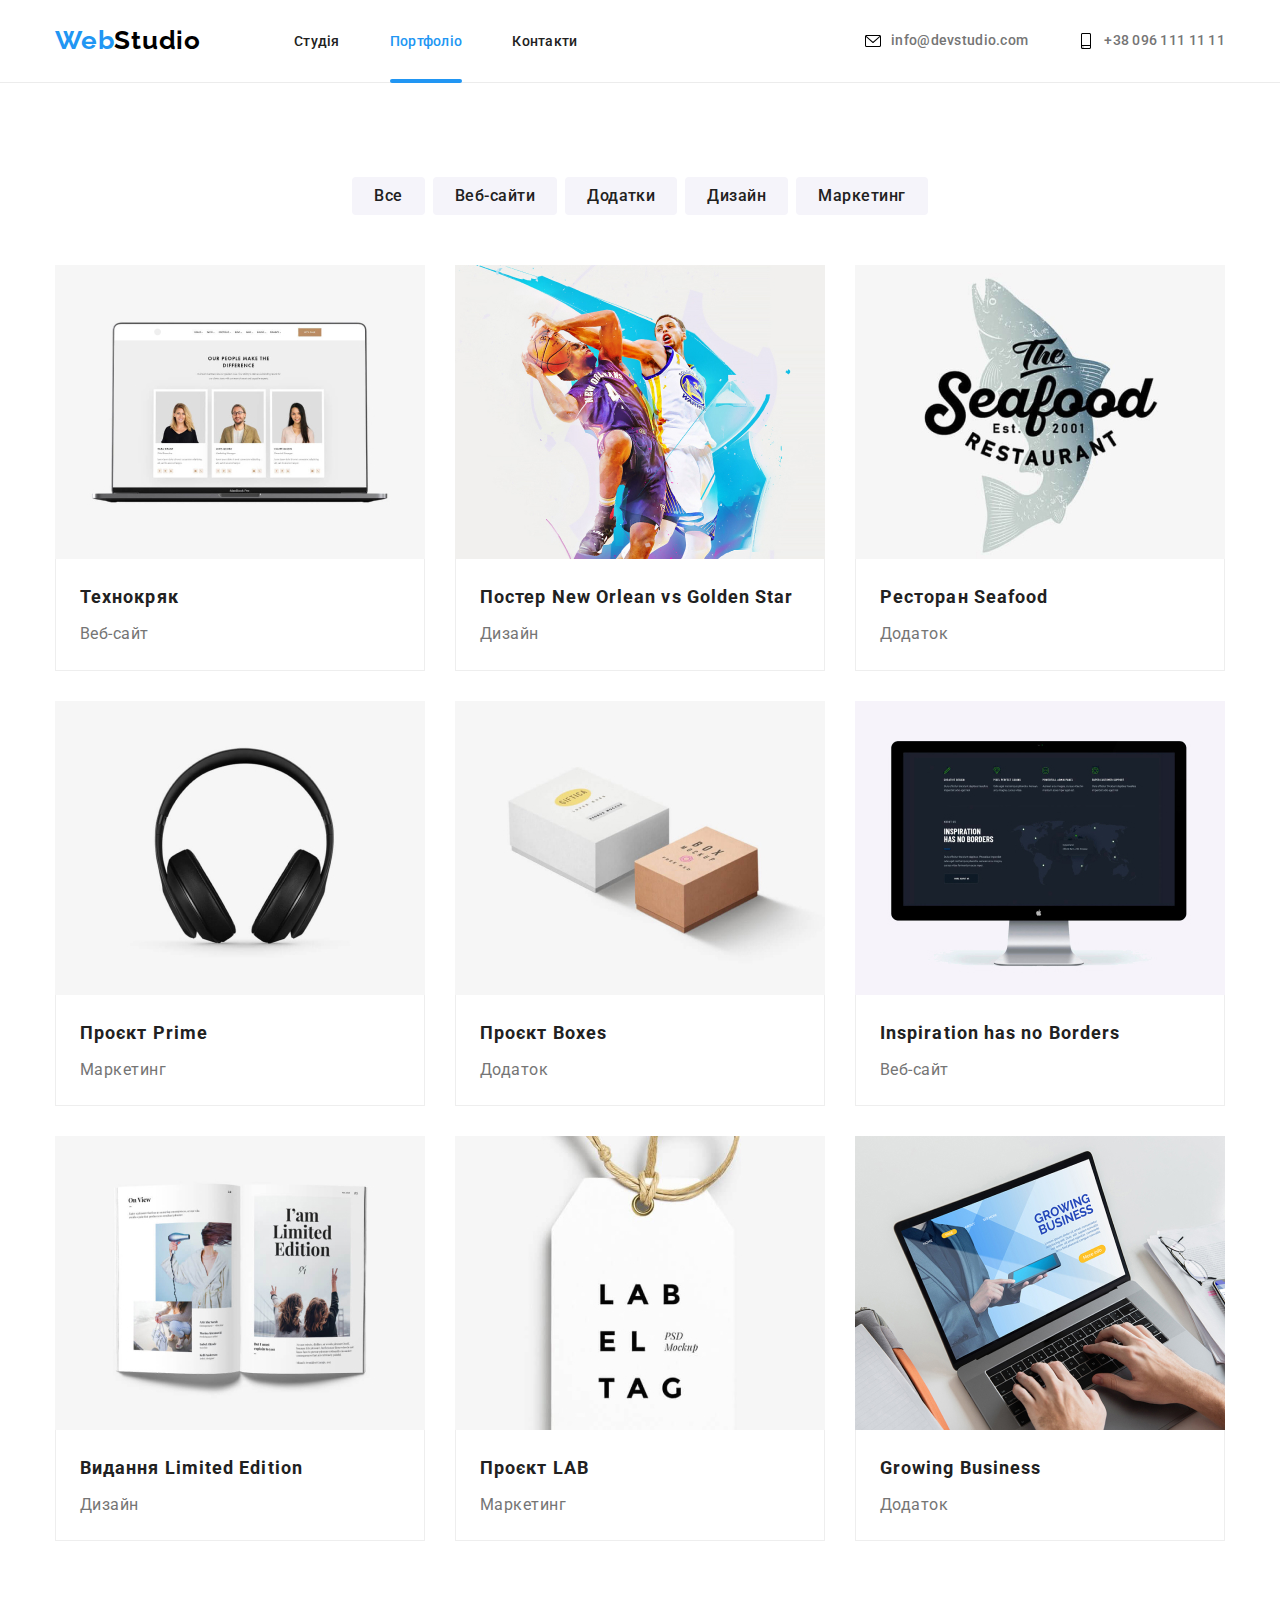
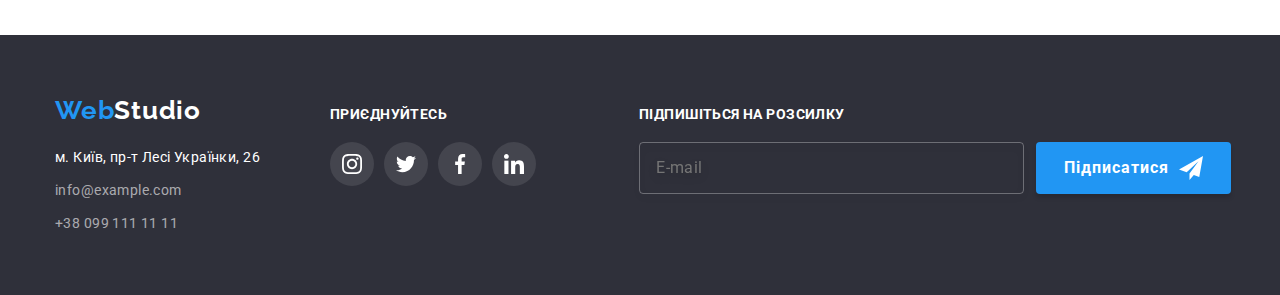
==== commit 36cdfc60: "Revert "HW 08"" ====
--- a/portfolio.html
+++ b/portfolio.html
@@ -19,27 +19,20 @@
   </head>
   <body>
     <header class="page-header">
-      <div class="page-header__container container">
-        <nav class="page-header__nav nav">
-          <a class="page-header__logo link logo" href="/"> <span class="web">Web</span>Studio</a>
-          <ul class="nav__list list nav">
+      <div class="container page-header__container">
+        <nav class="nav">
+          <a class="logo page-header__logo link" href="/"> <span class="web">Web</span>Studio</a>
+          <ul class="list nav__list nav">
             <li class="nav__item">
               <a class="nav__link link" href="./index.html">Студія</a>
             </li>
             <li class="nav__item">
               <a class="nav__link link nav__link_current" href="./portfolio.html">Портфоліо</a>
             </li>
-            <li class="nav__item">
-              <a class="nav__link link" href="">Контакти</a>
-            </li>
+            <li class="nav__item"><a class="nav__link link" href="">Контакти</a></li>
           </ul>
         </nav>
-        <button type="button" class="mobile-menu-open" data-menu-open>
-          <svg class="mobile-menu-btn__icon" width="40" height="40">
-            <use href="./img/icons.svg#menu"></use>
-          </svg>
-        </button>
-        <ul class="contact nav list">
+        <ul class="list nav contact">
           <li class="contact__item">
             <a class="contact__link link" href="info@devstudio.com">
               <svg class="contact__icon" width="16" height="16">
@@ -57,57 +50,9 @@
           </li>
         </ul>
       </div>
-      <div class="mobile-menu" data-menu>
-        <div class="container mobile-menu__container">
-          <button type="button" class="modal-menu-btn" data-menu-close>
-            <svg class="modal-menu-btn__icon" width="40" height="40">
-              <use href="./img/icons.svg#modal-window__close-btn"></use>
-            </svg>
-          </button>
-          <ul class="mobile-menu__list list">
-            <li class="mobile-menu__item">
-              <a class="mobile-menu__link link" href="./index.html"
-                >Студія</a
-              >
-            </li>
-            <li class="mobile-menu__item">
-              <a class="mobile-menu__link mobile-menu__link-current link" href="./portfolio.html">Портфоліо</a>
-            </li>
-            <li class="mobile-menu__item">
-              <a class="mobile-menu__link link" href="">Контакти</a>
-            </li>
-          </ul>
-          <ul class="mobile-menu-contact list">
-            <li class="mobile-menu-contact__item">
-              <a class="mobile-menu-contact__link link" href="tel:+380961111111">
-                +38 096 111 11 11
-              </a>
-            </li>
-            <li class="mobile-menu-contact__item">
-              <a class="mobile-menu-contact__link link" href="info@devstudio.com">
-                <span lang="en"> info@devstudio.com </span>
-              </a>
-            </li>
-          </ul>
-          <ul class="mobile-menu-social list">
-            <li class="mobile-menu-social__item">
-              <a href="" class="mobile-menu-social__link link">Instagram</a>
-            </li>
-            <li class="mobile-menu-social__item">
-              <a href="" class="mobile-menu-social__link link">Twitter</a>
-            </li>
-            <li class="mobile-menu-social__item">
-              <a href="" class="mobile-menu-social__link link">Facebook</a>
-            </li>
-            <li class="mobile-menu-social__item">
-              <a href="" class="mobile-menu-social__link link">LinkedIn</a>
-            </li>
-          </ul>
-        </div>
-      </div>
     </header>
     <main>
-      <!-- <section class="portfolio">
+      <section class="portfolio">
         <div class="container">
           <ul class="list menu">
             <li><button type="button" class="portfolio__button button">Все</button></li>
@@ -256,10 +201,9 @@
             </li>
           </ul>
         </div>
-      </section> -->
+      </section>
     </main>
-    <!-- <footer class="footer">
-
+    <footer class="footer">
       <div class="container footer-container">
         <div class="footer-contact-section">
           <a class="logo link footer__logo" href="/"><span class="footer-web">Web</span>Studio</a>
@@ -335,8 +279,7 @@
           </div>
         </form>
       </div>
-    </footer> -->
-    <script src="./js/mobile-menu.js"></script>
-    <!-- <script src="./js/modal.js"></script> -->
+    </footer>
+    <script src="./js/modal.js"></script>
   </body>
 </html>
--- a/css/main.min.css
+++ b/css/main.min.css
@@ -1 +1 @@
-:root{--main-text-color: #757575;--title-text-color: #212121;--accent-color: #2196f3;--White: #ffffff;--main-font-family: "Roboto", sans-serif;--main-fill-icon: #afb1b8;--trans-dur: 250ms;--trans-tim-func: cubic-bezier(0.4, 0, 0.2, 1)}body{font-family:"Roboto",sans-serif;font-weight:400;background-color:#fff;color:#757575}h1,h2,h3,h4,p{margin-top:0;margin-bottom:0}ul{margin-top:0;margin-bottom:0;padding-left:0}img{display:block}.list{list-style:none}.link{text-decoration:none}.logo{align-items:center;margin-right:93px;color:#000;font-family:"Raleway",sans-serif;font-weight:700;font-size:26px;line-height:1.19;letter-spacing:.03em}.web{color:var(--accent-color)}.section{padding:94px 0}.section .features__title{margin-bottom:10px;font-weight:700;font-size:14px;line-height:1.14;letter-spacing:.03em;text-transform:uppercase;color:var(--title-text-color)}.section .features__text{font-size:14px;line-height:1.71;letter-spacing:.03em}.container{padding-left:15px;padding-right:15px}@media screen and (min-width: 480px){.container{width:480px;margin-left:auto;margin-right:auto}}@media screen and (min-width: 768px){.container{width:768px}}@media screen and (min-width: 1200px){.container{width:1200px}}.visually-hidden{position:absolute;width:1px;height:1px;margin:-1px;padding:0;overflow:hidden;border:0;clip:rect(0 0 0 0)}.button{font-family:"Roboto";font-style:normal;font-weight:500;font-size:16px;line-height:1.63;text-align:center;letter-spacing:.03em;cursor:pointer;background-color:#f5f4fa;color:var(--title-text-color);transition-property:color,background-color;transition-duration:var(--trans-dur);transition-timing-function:var(--trans-tim-func)}.button:hover,.button:focus{background-color:var(--accent-color);color:var(--White)}@media screen and (max-width: 767px){.mobile-menu{position:fixed;z-index:500;width:100%;height:100%;max-height:796px;top:0;left:0;background-color:#fff;opacity:0;visibility:hidden;pointer-events:none;transition-property:opacity,visibility;transition-duration:var(--trans-dur);transition-timing-function:var(--trans-tim-func);box-shadow:0 0 100vmax rgba(0,0,0,.5);cursor:pointer}.mobile-menu.is-open{opacity:1;visibility:visible;pointer-events:auto}.mobile-menu-open{border:none;background-color:rgba(0,0,0,0);padding:0;cursor:pointer}.mobile-menu__container{position:relative;padding-left:40px;padding-top:48px;padding-bottom:48px;display:flex;flex-direction:column;justify-content:space-between;height:100%}.modal-menu-btn{display:flex;align-items:center;justify-content:center;position:absolute;top:10px;right:15px;width:40px;height:40px;border:none;background-color:rgba(0,0,0,0);padding:0;cursor:pointer}.modal-menu-btn__icon{fill:#212121;transition-property:fill;transition-duration:var(--trans-dur);transition-timing-function:var(--trans-tim-func)}.modal-menu-btn:hover>.modal-menu-btn__icon,.modal-menu-btn:focus>.modal-menu-btn__icon{fill:#2196f3}.mobile-menu__item:not(:last-child){margin-bottom:35px}.mobile-menu__link{position:relative;font-family:"Roboto";font-style:normal;font-weight:500;font-size:40px;line-height:47px;letter-spacing:.02em;color:#212121;transition-property:color;transition-duration:var(--trans-dur);transition-timing-function:var(--trans-tim-func)}.mobile-menu__link:focus{color:#2196f3}.mobile-menu__link-current{text-align:center;color:var(--accent-color)}.mobile-menu__link-current::after{position:absolute;bottom:-4px;left:0;content:"";width:100%;height:4px;background-color:var(--accent-color);border-radius:2px}.mobile-menu-contact__item:not(:last-child){margin-bottom:32px}.mobile-menu-contact__link{font-family:"Roboto";font-style:normal;font-weight:500;font-size:24px;line-height:28px;letter-spacing:.02em;color:#757575;transition-property:font-size,line-height;transition-duration:var(--trans-dur);transition-timing-function:var(--trans-tim-func)}.mobile-menu-contact__link:focus{font-size:34px;line-height:40px;color:#2196f3}.mobile-menu-social{display:flex;flex-wrap:wrap;gap:10px}.mobile-menu-social__link{font-weight:500;font-size:18px;line-height:22px;letter-spacing:.02em;color:#2196f3}.mobile-menu-social__item:not(:last-child)::after{content:"";width:22px;height:0;margin-left:10px;border:1px solid rgba(33,33,33,.2);transform:rotate(90deg)}}@media screen and (min-width: 768px){.mobile-menu{display:none}.mobile-menu-open{display:none}}.page-header__container{display:flex;align-items:center;justify-content:space-between}.page-header{border-bottom:1px solid #ececec}.page-header__logo{display:block;padding-top:16px;padding-bottom:16px}@media screen and (max-width: 767px){.nav__list,.contact{display:none}.page-header__logo{margin:0}.mobile-menu-btn{padding:0;background-color:rgba(0,0,0,0);border:none;line-height:0}}@media screen and (min-width: 768px){.mobile-menu-btn{display:none}.nav__list{display:flex;align-items:center}.nav__item{position:relative;padding-top:32px;padding-bottom:32px}.nav__item:not(:last-child){margin-right:50px}.nav__item .link.nav__link_current{color:var(--accent-color)}.nav__item .link.nav__link_current::after{position:absolute;bottom:-1px;left:0;content:"";width:100%;height:4px;background-color:var(--accent-color);border-radius:2px}.page-header__logo{padding-top:26px;padding-bottom:26px;margin-right:87px}.page-header__nav{display:flex;align-items:center}.nav__link{color:var(--title-text-color);font-weight:500;font-size:14px;line-height:1.14;letter-spacing:.02em;transition-property:color;transition-duration:var(--trans-dur);transition-timing-function:var(--trans-tim-func)}.nav__link:hover,.nav__link:focus{color:var(--accent-color)}.contact__item{margin-bottom:10px}.contact__link{display:flex;align-items:center;gap:10px;font-weight:500;font-size:14px;line-height:1.14;letter-spacing:.02em;color:var(--main-text-color);transition-property:color;transition-duration:var(--trans-dur);transition-timing-function:var(--trans-tim-func)}.contact__link:hover,.contact__link:focus{color:var(--accent-color)}.contact__icon{display:block;fill:currentColor}}@media screen and (min-width: 1200px){.page-header__logo{padding-top:24px;padding-bottom:25px;margin-right:92px}.nav__item:not(:last-child){margin-right:50px}.contact{display:flex;align-items:center}.contact__item{margin-bottom:0;padding-top:32px;padding-bottom:32px}.contact__item:not(:last-child){margin-right:30px}}.hero{display:flex;justify-content:center;min-height:400px;background-repeat:no-repeat;background-position:50%;background-color:rgba(47,48,58,.4);background-image:linear-gradient(rgba(47, 48, 58, 0.4), rgba(47, 48, 58, 0.4)),url(../../img/mobile/mobile-header.jpg);background-size:cover}@media screen and (min-device-pixel-ratio: 2)and (max-width: 767px),screen and (min-resolution: 192dpi)and (max-width: 767px),screen and (min-resolution: 2dppx)and (max-width: 767px){.hero{background-image:linear-gradient(rgba(47, 48, 58, 0.4), rgba(47, 48, 58, 0.4)),url(../../img/mobile/mobile-header@2x.jpg)}}.hero__container{display:flex;flex-direction:column;justify-content:center;align-items:center}.hero__title{margin-bottom:30px;max-width:360px;font-weight:900;font-size:26px;line-height:42px;text-align:center;letter-spacing:.06em;text-transform:uppercase;color:var(--White)}.hero__button{padding:10px 24px;border-radius:4px;border:rgba(0,0,0,0);font-family:"Roboto";font-style:normal;font-weight:700;font-size:16px;line-height:1.875;display:flex;align-items:center;text-align:center;letter-spacing:.06em;cursor:pointer;background-color:var(--accent-color);box-shadow:0px 4px 4px rgba(0,0,0,.15);color:var(--White);transition-property:color,background-color;transition-duration:var(--trans-dur);transition-timing-function:var(--trans-tim-func)}.hero__button:focus{background-color:#188ce8;color:var(--White)}@media screen and (min-width: 768px){.hero{background-image:linear-gradient(rgba(47, 48, 58, 0.4), rgba(47, 48, 58, 0.4)),url(../../img/tablet/tablet-header.jpg)}}@media screen and (min-device-pixel-ratio: 2)and (min-width: 768px),screen and (min-resolution: 192dpi)and (min-width: 768px),screen and (min-resolution: 2dppx)and (min-width: 768px){.hero{background-image:linear-gradient(rgba(47, 48, 58, 0.4), rgba(47, 48, 58, 0.4)),url(../../img/tablet/tablet-header@2x.jpg)}}@media screen and (min-width: 1200px){.hero{min-height:600px;background-image:linear-gradient(rgba(47, 48, 58, 0.4), rgba(47, 48, 58, 0.4)),url(../../img/desktop/desktop-header.jpg)}.hero__title{max-width:696px;font-size:44px;line-height:60px}.hero__button{padding:10px 32px;transition-property:color,background-color;transition-duration:var(--trans-dur);transition-timing-function:var(--trans-tim-func)}.hero__button:hover{background-color:#188ce8;color:var(--White)}}@media screen and (min-device-pixel-ratio: 2)and (min-width: 1200px),screen and (min-resolution: 192dpi)and (min-width: 1200px),screen and (min-resolution: 2dppx)and (min-width: 1200px){.hero{background-image:linear-gradient(rgba(47, 48, 58, 0.4), rgba(47, 48, 58, 0.4)),url(../../img/desktop/desktop-header@2x.jpg)}}.section{padding:60px 0}.features__list{display:flex;flex-wrap:wrap;gap:30px}.features__item{display:flex;flex-direction:column;flex-basis:100%}.features__icon{display:flex;justify-content:center;align-items:center;height:120px;background:#f5f4fa;border-radius:4px;margin-bottom:30px}@media screen and (min-width: 768px){.features__item{flex-basis:calc((100% - 30px)/2)}}@media screen and (min-width: 1200px){.section{padding:94px 0}.features__item{flex-basis:calc((100% - 90px)/4)}}@media screen and (max-width: 1199px){.work{display:none}}@media screen and (min-width: 1200px){.work{padding-top:0}.work__title{margin-bottom:50px;font-weight:700;font-size:36px;line-height:1.16;text-align:center;letter-spacing:.03em;color:var(--title-text-color)}.work__list{display:flex;flex-wrap:wrap;gap:30px}.work__item{position:relative;flex-basis:calc((100% - 60px)/3)}.work__modal{position:absolute;bottom:0;left:0;width:100%;padding:27px 82px;background:rgba(47,48,58,.8);font-family:"Roboto";font-style:normal;font-weight:700;font-size:14px;line-height:16px;text-align:center;letter-spacing:.03em;text-transform:uppercase;color:#fff}}.team-fon{background-color:#f5f4fa}.team__title{margin-bottom:30px;font-weight:700;font-size:28px;line-height:33px;text-align:center;letter-spacing:.03em;color:var(--title-text-color)}.team__item{flex-basis:calc(100% - 30px);background:var(--White);box-shadow:0px 1px 3px rgba(0,0,0,.12),0px 1px 1px rgba(0,0,0,.14),0px 2px 1px rgba(0,0,0,.2);border-radius:0px 0px 4px 4px}.team__list{display:flex;flex-direction:column;gap:30px}.team__card{display:flex;flex-direction:column;align-items:center;padding-top:30px;padding-bottom:24px}.team__name{margin-bottom:10px;font-weight:500;font-size:16px;line-height:19px;text-align:center;letter-spacing:.03em;color:var(--title-text-color)}.team__text{margin-bottom:16px;font-weight:400;font-size:16px;line-height:19px;text-align:center;letter-spacing:.03em;color:var(--main-text-color)}.team-social-list{display:flex;justify-content:center;gap:10px}.team-social-list__link{display:flex;align-items:center;justify-content:center;width:44px;height:44px;border-radius:50%;background-color:var(--White);fill:var(--main-fill-icon);transition-property:fill,background-color;transition-duration:var(--trans-dur);transition-timing-function:var(--trans-tim-func)}.team-social-list__link:hover,.team-social-list__link:focus{background-color:var(--accent-color);fill:var(--White)}@media screen and (min-width: 768px){.team__list{flex-direction:row;flex-wrap:wrap}.team__item{flex-basis:calc((100% - 60px)/2)}}@media screen and (min-width: 1200px){.team__title{margin-bottom:50px;font-weight:700;font-size:36px;line-height:42px}.team__item{flex-basis:calc((100% - 90px)/4)}.team__card{padding-bottom:30px}}.client__title{font-weight:700;font-size:28px;line-height:33px;text-align:center;letter-spacing:.03em;color:var(--title-text-color);margin-bottom:30px}.client__list{display:flex;flex-wrap:wrap;justify-content:space-between;gap:30px}.client__item{flex-basis:calc((100% - 30px)/2)}.client__link{display:flex;justify-content:center;align-items:center;max-width:210px;height:92px;border:1px solid var(--main-fill-icon);border-radius:4px;fill:var(--main-fill-icon);transition-property:fill,border;transition-duration:var(--trans-dur);transition-timing-function:var(--trans-tim-func)}.client__link:hover,.client__link:focus{fill:var(--accent-color);border:1px solid var(--accent-color)}@media screen and (min-width: 768px){.client__item{flex-basis:calc((100% - 60px)/3)}.client__link{max-width:226px}}@media screen and (min-width: 1200px){.client__title{font-size:36px;line-height:42px;margin-bottom:50px}.client__list{flex-wrap:nowrap}.client__link{width:170px}}.footer{background-color:#2f303a;padding-top:60px;padding-bottom:60px}.footer .logo{font-family:"Raleway",sans-serif;font-weight:700;font-size:24px;line-height:28px;letter-spacing:.03em;color:var(--White);margin:0;margin-bottom:20px}.footer-container{display:flex;flex-direction:column;align-items:center}.footer-contact-section{display:flex;flex-direction:column;align-items:center}.footer__logo{display:block;margin-bottom:20px}.footer-web{color:var(--accent-color)}.footer-list{margin-bottom:60px}.footer-list__item{display:flex;justify-content:center;align-items:center}.footer-list__item:not(:last-child){margin-bottom:8px}.footer-list__link{display:block;font-size:14px;font-style:normal;line-height:24px;letter-spacing:.03em;color:var(--White)}.footer-contact{font-size:14px;font-style:normal;line-height:24px;letter-spacing:.03em;color:rgba(255,255,255,.6);transition-property:color;transition-duration:var(--trans-dur);transition-timing-function:var(--trans-tim-func)}.footer-contact:hover,.footer-contact:focus{color:var(--accent-color)}.footer-join{display:flex;flex-direction:column;align-items:center}.footer-join__text{font-family:"Roboto";font-style:normal;font-weight:700;font-size:14px;line-height:16px;letter-spacing:.03em;text-transform:uppercase;color:var(--White);margin-bottom:20px}.footer-social-menu{display:flex;margin-bottom:60px}.footer-social-menu__item{margin-right:10px}.footer-social-menu__link{display:flex;justify-content:center;align-items:center;width:44px;height:44px;background:rgba(255,255,255,.1);border-radius:50%;transition-property:background-color;transition-duration:var(--trans-dur);transition-timing-function:var(--trans-tim-func)}.footer-social-menu__link:hover,.footer-social-menu__link:focus{background-color:#2196f3}.footer-social-menu__icon{width:20px;height:20px;fill:var(--White)}.footer-form{display:flex;flex-direction:column}.footer-form__wrapper{display:flex;flex-direction:column}.footer-form__label{display:flex;justify-content:center;margin-bottom:20px;font-family:"Roboto";font-style:normal;font-weight:700;font-size:14px;line-height:16px;letter-spacing:.03em;text-transform:uppercase;color:var(--White)}.footer-form__input{width:385px;padding-top:15px;padding-bottom:15px;padding-left:16px;font-family:"Roboto";font-style:normal;font-weight:400;font-size:16px;line-height:20px;display:flex;align-items:center;letter-spacing:.03em;color:rgba(255,255,255,.6);border:1px solid rgba(255,255,255,.3);filter:drop-shadow(0px 4px 4px rgba(0, 0, 0, 0.15));border-radius:4px;background-color:rgba(0,0,0,0)}.backdrop{position:fixed;width:100%;height:100%;top:0;left:0;background-color:rgba(0,0,0,.2);z-index:1000;transition-property:visibility,opacity,transform;transition-duration:var(--trans-dur);transition-timing-function:var(--trans-tim-func)}.backdrop.is-hidden{visibility:hidden;opacity:0;pointer-events:none;transform:translateY(100%) scale(4)}.modal-window{position:absolute;top:50%;left:50%;transform:translate(-50%, -50%) scale(1);padding:40px;width:528px;min-height:581px;background-color:var(--White)}.modal-title{font-family:"Roboto";font-style:normal;font-weight:700;font-size:20px;line-height:23px;text-align:center;letter-spacing:.03em;color:var(--title-text-color);margin:40px 40px 12px 40px}.modal-window__close-btn{display:flex;justify-content:center;align-items:center;position:absolute;top:8px;right:8px;width:30px;height:30px;cursor:pointer;background-color:#fff;border:1px solid rgba(0,0,0,.1);border-radius:50%;transition-property:fill;transition-duration:var(--trans-dur);transition-timing-function:var(--trans-tim-func)}.modal-window__close-btn:hover,.modal-window__close-btn:focus{fill:var(--accent-color)}.modal-form{display:flex;flex-direction:column}.modal-form__text{margin-bottom:12px;font-family:"Roboto";font-style:normal;font-weight:700;font-size:20px;line-height:23px;text-align:center;letter-spacing:.03em;color:var(--title-text-color)}.modal-form__wrapper{margin-bottom:10px}.modal-form__text-label{display:block;font-family:"Roboto";font-style:normal;font-weight:400;font-size:12px;line-height:14px;letter-spacing:.01em;color:var(--main-text-color);margin-bottom:4px}.modal-form__wrapper{position:relative}.modal-form__input{font-size:16px;color:#000;width:100%;height:40px;border:1px solid rgba(33,33,33,.2);border-radius:4px;padding-left:42px;transition-property:border-color;transition-duration:var(--trans-dur);transition-timing-function:var(--trans-tim-func)}.modal-form__input:focus{border-color:var(--accent-color);outline:none}.modal-form__input-icon{position:absolute;top:50%;left:15px;transform:translateY(-50%);transition-property:fill;transition-duration:var(--trans-dur);transition-timing-function:var(--trans-tim-func)}.modal-form__input:focus+.modal-form__input-icon{fill:var(--accent-color)}.modal-form__comment{resize:none;width:100%;height:120px;padding:12px 16px;border-radius:4px;border:1px solid rgba(33,33,33,.2);transition-property:border-color;transition-duration:var(--trans-dur);transition-timing-function:var(--trans-tim-func)}.modal-form__comment:focus{border-color:var(--accent-color);outline:none}.modal-form__comment::placeholder{font-family:"Roboto";font-style:normal;font-weight:400;font-size:12px;line-height:14px;letter-spacing:.01em;color:rgba(117,117,117,.5)}.modal-form__fild{margin-bottom:20px}.modal-form__checkbox{display:flex;align-items:center;justify-content:center;font-family:"Roboto";font-style:normal;font-weight:400;font-size:14px;line-height:24px;letter-spacing:.03em;color:var(--main-text-color);cursor:pointer;margin-bottom:30px}.modal-form__check-box{display:block;width:16px;height:15px;margin-right:7px;background-image:url(../img/checkbox.svg);transition:background-image;transition-duration:var(--trans-dur);transition-timing-function:var(--trans-tim-func)}.modal-form__input-checkbox:checked+.modal-form__check-box{background-image:url(../img/check.svg)}.modal-form__user-policy{font-family:"Roboto";font-style:normal;font-weight:400;font-size:14px;line-height:24px;letter-spacing:.03em;text-decoration-line:underline;color:#2196f3}.modal-form__submit-button{display:flex;align-items:center;text-align:center;margin-left:auto;margin-right:auto;padding:10px 52px;font-family:"Roboto";font-style:normal;font-weight:700;font-size:16px;line-height:30px;letter-spacing:.06em;cursor:pointer;color:var(--White);background-color:var(--accent-color);box-shadow:0px 4px 4px rgba(0,0,0,.15);border:rgba(0,0,0,0);border-radius:4px;transition-property:background-color;transition-duration:var(--trans-dur);transition-timing-function:var(--trans-tim-func)}.modal-form__submit-button:hover,.modal-form__submit-button:focus{background-color:#188ce8}.portfolio{display:flex;flex-direction:column;padding-top:94px;padding-bottom:94px}.menu{display:flex;flex-wrap:wrap;justify-content:center;align-items:center;gap:8px;margin-bottom:50px}.portfolio__button{padding:6px 22px;border-radius:4px;border:rgba(0,0,0,0);transition-property:var(--trans-dur) var(--trans-tim-func),bacground-color var(--trans-dur) var(--trans-tim-func),box-shadow var(--trans-dur) var(--trans-tim-func)}.portfolio__button:hover,.portfolio__button:focus{background-color:var(--accent-color);color:var(--White);box-shadow:0px 3px 1px rgba(0,0,0,.1),0px 1px 2px rgba(0,0,0,.08),0px 2px 2px rgba(0,0,0,.12)}.portfolio__list{display:flex;flex-wrap:wrap;justify-content:space-between;gap:30px}.portfolio__card{position:relative;flex-basis:calc((100% - 60px)/3);transition-property:box-shadow;transition-duration:var(--trans-dur);transition-timing-function:var(--trans-tim-func)}.portfolio__card:hover,.portfolio__card:focus{cursor:pointer;box-shadow:0px 1px 1px rgba(0,0,0,.12),0px 4px 4px rgba(0,0,0,.06),1px 4px 6px rgba(0,0,0,.16)}.portfolio__overlay{position:absolute;left:0;bottom:0;overflow:auto;transform:translate(0, 100%);font-style:normal;font-family:"Roboto";font-weight:400;font-size:18px;line-height:28px;letter-spacing:.03em;color:var(--White);background-color:rgba(33,150,243,.9);padding:63px 24px;transition-property:transform;transition-duration:var(--trans-dur);transition-timing-function:var(--trans-tim-func)}.portfolio__card:hover .portfolio__overlay{transform:translate(0, 0%)}.portfolio-card__img-wrapper{position:relative;overflow:hidden}.portfolio_card-wrapper{background:var(--White);border-right:1px solid #eee;border-bottom:1px solid #eee;border-left:1px solid #eee;padding:20px 24px}.portfolio-card__title{font-weight:700;font-size:18px;line-height:2;letter-spacing:.06em;color:var(--title-text-color);margin-bottom:4px}.portfolio-card__text{font-size:16px;line-height:1.88;letter-spacing:.03em;color:var(--main-text-color)}/*# sourceMappingURL=main.min.css.map */+:root{--main-text-color: #757575;--title-text-color: #212121;--accent-color: #2196f3;--White: #ffffff;--main-font-family: "Roboto", sans-serif;--main-fill-icon: #afb1b8;--trans-dur: 250ms;--trans-tim-func: cubic-bezier(0.4, 0, 0.2, 1)}body{font-family:"Roboto",sans-serif;font-weight:400;background-color:#fff;color:#757575}h1,h2,h3,h4,p{margin-top:0;margin-bottom:0}ul{margin-top:0;margin-bottom:0;padding-left:0}img{display:block}.list{list-style:none}.link{text-decoration:none}.logo{align-items:center;margin-right:93px;color:#000;font-family:"Raleway",sans-serif;font-weight:700;font-size:26px;line-height:1.19;letter-spacing:.03em}.web{color:var(--accent-color)}.section{padding:94px 0}.section .features__title{margin-bottom:10px;font-weight:700;font-size:14px;line-height:1.14;letter-spacing:.03em;text-transform:uppercase;color:var(--title-text-color)}.section .features__text{font-size:14px;line-height:1.71;letter-spacing:.03em}.container{width:1200px;margin-left:auto;margin-right:auto;padding-left:15px;padding-right:15px}.visually-hidden{position:absolute;width:1px;height:1px;margin:-1px;padding:0;overflow:hidden;border:0;clip:rect(0 0 0 0)}.button{font-family:"Roboto";font-style:normal;font-weight:500;font-size:16px;line-height:1.63;text-align:center;letter-spacing:.03em;cursor:pointer;background-color:#f5f4fa;color:var(--title-text-color);transition-property:color,background-color;transition-duration:var(--trans-dur);transition-timing-function:var(--trans-tim-func)}.button:hover,.button:focus{background-color:var(--accent-color);color:var(--White)}.page-header{border-bottom:1px solid #ececec}.page-header__container{display:flex;align-items:center;justify-content:space-between}.page-header__logo{padding-top:24px;padding-bottom:25px}.nav{display:flex;align-items:center}.nav__item{position:relative;padding-top:32px;padding-bottom:32px}.nav__item:not(:last-child){margin-right:50px}.nav__item .link.nav__link_current{color:var(--accent-color)}.nav__item .link.nav__link_current::after{position:absolute;bottom:-1px;left:0;content:"";width:100%;height:4px;background-color:var(--accent-color);border-radius:2px}.nav__link{color:var(--title-text-color);font-weight:500;font-size:14px;line-height:1.14;letter-spacing:.02em;transition-property:color;transition-duration:var(--trans-dur);transition-timing-function:var(--trans-tim-func)}.nav__link:hover,.nav__link:focus{color:var(--accent-color)}.contact__item:not(:last-child){margin-right:50px}.contact__link{display:flex;align-items:center;gap:10px;font-weight:500;font-size:14px;line-height:1.14;letter-spacing:.02em;color:var(--main-text-color);transition-property:color;transition-duration:var(--trans-dur);transition-timing-function:var(--trans-tim-func)}.contact__link:hover,.contact__link:focus{color:var(--accent-color)}.contact{padding-top:32px;padding-bottom:32px}.contact__icon{display:block;fill:nav__link_currentColor}.hero{display:flex;justify-content:center;background-repeat:no-repeat;background-position:50%;background-color:#c4c4c4;background-image:linear-gradient(rgba(47, 48, 58, 0.4), rgba(47, 48, 58, 0.4)),url(../img/bg.png);min-height:600px;padding:0}.hero__container{display:flex;flex-direction:column;justify-content:center;align-items:center}.hero__title{margin-bottom:30px;max-width:696px;font-weight:900;font-size:44px;line-height:1.36;text-align:center;letter-spacing:.06em;text-transform:uppercase;color:var(--White)}.hero__button{padding:10px 32px;border-radius:4px;border:rgba(0,0,0,0);font-family:"Roboto";font-style:normal;font-weight:700;font-size:16px;line-height:1.88;display:flex;align-items:center;text-align:center;letter-spacing:.06em;cursor:pointer;background-color:var(--accent-color);color:var(--White);transition-property:color,background-color;transition-duration:var(--trans-dur);transition-timing-function:var(--trans-tim-func)}.hero__button:hover,.hero__button:focus{background-color:#188ce8;color:var(--White)}.features__list{display:flex;flex-wrap:wrap;gap:30px}.features__item{display:flex;flex-direction:column;flex-basis:calc((100% - 90px)/4)}.features__icon{display:flex;justify-content:center;align-items:center;height:120px;background:#f5f4fa;border-radius:4px;margin-bottom:30px}.work{padding-top:0}.work__title{margin-bottom:50px;font-weight:700;font-size:36px;line-height:1.16;text-align:center;letter-spacing:.03em;color:var(--title-text-color)}.work__list{display:flex;flex-wrap:wrap;gap:30px}.work__item{position:relative;flex-basis:calc((100% - 60px)/3)}.work__modal{position:absolute;bottom:0;left:0;width:100%;padding:27px 82px;background:rgba(47,48,58,.8);font-family:"Roboto";font-style:normal;font-weight:700;font-size:14px;line-height:16px;text-align:center;letter-spacing:.03em;text-transform:uppercase;color:#fff}.team-fon{background-color:#f5f4fa}.team__title{margin-bottom:50px;font-weight:700;font-size:36px;line-height:1.16;text-align:center;letter-spacing:.03em;color:var(--title-text-color)}.team__list{display:flex;flex-wrap:wrap;gap:30px}.team__item{flex-basis:calc((100% - 90px)/4);background:var(--White);box-shadow:0px 1px 3px rgba(0,0,0,.12),0px 1px 1px rgba(0,0,0,.14),0px 2px 1px rgba(0,0,0,.2);border-radius:0px 0px 4px 4px}.team__card{padding-top:30px;padding-bottom:30px}.team__name{margin-bottom:10px;font-weight:500;font-size:16px;line-height:1.19;text-align:center;letter-spacing:.03em;color:var(--title-text-color)}.team__text{margin-bottom:16px;font-size:16px;line-height:1.19;text-align:center;letter-spacing:.03em;color:var(--main-text-color)}.team-social-list{display:flex;justify-content:center;gap:10px}.team-social-list__link{display:flex;align-items:center;justify-content:center;width:44px;height:44px;border-radius:50%;background-color:var(--White);fill:var(--main-fill-icon);transition-property:fill,background-color;transition-duration:var(--trans-dur);transition-timing-function:var(--trans-tim-func)}.team-social-list__link:hover,.team-social-list__link:focus{background-color:var(--accent-color);fill:var(--White)}.client__title{font-weight:700;font-size:36px;line-height:42px;text-align:center;letter-spacing:.03em;color:var(--title-text-color);margin-bottom:50px}.client__list{display:flex;justify-content:space-between}.client__link{display:flex;justify-content:center;align-items:center;width:170px;height:92px;border:1px solid var(--main-fill-icon);border-radius:3px;fill:var(--main-fill-icon);transition-property:fill,border;transition-duration:var(--trans-dur);transition-timing-function:var(--trans-tim-func)}.client__link:hover,.client__link:focus{fill:var(--accent-color);border:1px solid var(--accent-color)}.footer{background-color:#2f303a;padding-top:60px;padding-bottom:60px}.footer .logo{font-family:"Raleway",sans-serif;font-weight:700;font-size:26px;line-height:1.19;letter-spacing:.03em;color:var(--White);margin:0;margin-bottom:20px}.footer-container{display:flex;align-items:baseline}.footer-contact-section{display:flex;flex-direction:column;flex-shrink:0;margin-right:70px}.footer-join__text{font-family:"Roboto";font-style:normal;font-weight:700;font-size:14px;line-height:16px;letter-spacing:.03em;text-transform:uppercase;color:var(--White);margin-bottom:20px}.footer__logo{margin-bottom:20px}.footer-web{color:var(--accent-color)}.footer-list__item:not(:last-child){margin-bottom:9px}.footer-list__link{font-size:14px;font-style:normal;line-height:1.71;letter-spacing:.03em;color:var(--White)}.footer-contact{font-size:14px;font-style:normal;line-height:1.71;letter-spacing:.03em;color:rgba(255,255,255,.6);transition-property:color;transition-duration:var(--trans-dur);transition-timing-function:var(--trans-tim-func)}.footer-contact:hover,.footer-contact:focus{color:var(--accent-color)}.footer-join{display:flex;flex-direction:column;margin-right:93px}.footer-social-menu{display:flex}.footer-social-menu__item{margin-right:10px}.footer-social-menu__link{display:flex;justify-content:center;align-items:center;width:44px;height:44px;background:rgba(255,255,255,.1);border-radius:50%;transition-property:background-color;transition-duration:var(--trans-dur);transition-timing-function:var(--trans-tim-func)}.footer-social-menu__link:hover,.footer-social-menu__link:focus{background-color:#2196f3}.footer-social-menu__icon{width:20px;height:20px;fill:var(--White)}.footer-form{display:flex;flex-direction:column}.footer-form__wrapper{display:flex}.footer-form__label{display:block;margin-bottom:20px;font-family:"Roboto";font-style:normal;font-weight:700;font-size:14px;line-height:16px;letter-spacing:.03em;text-transform:uppercase;color:var(--White)}.footer-form__input{width:385px;padding-top:15px;padding-bottom:15px;padding-left:16px;font-family:"Roboto";font-style:normal;font-weight:400;font-size:16px;line-height:20px;display:flex;align-items:center;letter-spacing:.03em;color:rgba(255,255,255,.6);border:1px solid rgba(255,255,255,.3);filter:drop-shadow(0px 4px 4px rgba(0, 0, 0, 0.15));border-radius:4px;background-color:rgba(0,0,0,0)}.footer-form__input:focus{border:1px solid #2196f3;border-color:var(--accent-color);outline:none}.footer-form__btn-send{display:flex;align-items:center;text-align:center;margin-left:12px;padding:10px 28px;font-family:"Roboto";font-style:normal;font-weight:700;font-size:16px;line-height:30px;cursor:pointer;letter-spacing:.06em;color:var(--White);background:var(--accent-color);box-shadow:0px 4px 4px rgba(0,0,0,.15);border:rgba(0,0,0,0);border-radius:4px;fill:var(--White);transition-property:color,background-color;transition-duration:var(--trans-dur);transition-timing-function:var(--trans-tim-func)}.footer-form__btn-send:hover,.footer-form__btn-send:focus{outline:none;background-color:#188ce8;color:var(--White)}.btn-send__icon{margin-left:10px}.backdrop{position:fixed;width:100%;height:100%;top:0;left:0;background-color:rgba(0,0,0,.2);z-index:1000;transition-property:visibility,opacity,transform;transition-duration:var(--trans-dur);transition-timing-function:var(--trans-tim-func)}.backdrop.is-hidden{visibility:hidden;opacity:0;pointer-events:none;transform:translateY(100%) scale(4)}.modal-window{position:absolute;top:50%;left:50%;transform:translate(-50%, -50%) scale(1);padding:40px;width:528px;min-height:581px;background-color:var(--White)}.modal-title{font-family:"Roboto";font-style:normal;font-weight:700;font-size:20px;line-height:23px;text-align:center;letter-spacing:.03em;color:var(--title-text-color);margin:40px 40px 12px 40px}.modal-window__close-btn{display:flex;justify-content:center;align-items:center;position:absolute;top:8px;right:8px;width:30px;height:30px;cursor:pointer;background-color:#fff;border:1px solid rgba(0,0,0,.1);border-radius:50%;transition-property:fill;transition-duration:var(--trans-dur);transition-timing-function:var(--trans-tim-func)}.modal-window__close-btn:hover,.modal-window__close-btn:focus{fill:var(--accent-color)}.modal-form{display:flex;flex-direction:column}.modal-form__text{margin-bottom:12px;font-family:"Roboto";font-style:normal;font-weight:700;font-size:20px;line-height:23px;text-align:center;letter-spacing:.03em;color:var(--title-text-color)}.modal-form__wrapper{margin-bottom:10px}.modal-form__text-label{display:block;font-family:"Roboto";font-style:normal;font-weight:400;font-size:12px;line-height:14px;letter-spacing:.01em;color:var(--main-text-color);margin-bottom:4px}.modal-form__wrapper{position:relative}.modal-form__input{font-size:16px;color:#000;width:100%;height:40px;border:1px solid rgba(33,33,33,.2);border-radius:4px;padding-left:42px;transition-property:border-color;transition-duration:var(--trans-dur);transition-timing-function:var(--trans-tim-func)}.modal-form__input:focus{border-color:var(--accent-color);outline:none}.modal-form__input-icon{position:absolute;top:50%;left:15px;transform:translateY(-50%);transition-property:fill;transition-duration:var(--trans-dur);transition-timing-function:var(--trans-tim-func)}.modal-form__input:focus+.modal-form__input-icon{fill:var(--accent-color)}.modal-form__comment{resize:none;width:100%;height:120px;padding:12px 16px;border-radius:4px;border:1px solid rgba(33,33,33,.2);transition-property:border-color;transition-duration:var(--trans-dur);transition-timing-function:var(--trans-tim-func)}.modal-form__comment:focus{border-color:var(--accent-color);outline:none}.modal-form__comment::placeholder{font-family:"Roboto";font-style:normal;font-weight:400;font-size:12px;line-height:14px;letter-spacing:.01em;color:rgba(117,117,117,.5)}.modal-form__fild{margin-bottom:20px}.modal-form__checkbox{display:flex;align-items:center;justify-content:center;font-family:"Roboto";font-style:normal;font-weight:400;font-size:14px;line-height:24px;letter-spacing:.03em;color:var(--main-text-color);cursor:pointer;margin-bottom:30px}.modal-form__check-box{display:block;width:16px;height:15px;margin-right:7px;background-image:url(../img/checkbox.svg);transition:background-image;transition-duration:var(--trans-dur);transition-timing-function:var(--trans-tim-func)}.modal-form__input-checkbox:checked+.modal-form__check-box{background-image:url(../img/check.svg)}.modal-form__user-policy{font-family:"Roboto";font-style:normal;font-weight:400;font-size:14px;line-height:24px;letter-spacing:.03em;text-decoration-line:underline;color:#2196f3}.modal-form__submit-button{display:flex;align-items:center;text-align:center;margin-left:auto;margin-right:auto;padding:10px 52px;font-family:"Roboto";font-style:normal;font-weight:700;font-size:16px;line-height:30px;letter-spacing:.06em;cursor:pointer;color:var(--White);background-color:var(--accent-color);box-shadow:0px 4px 4px rgba(0,0,0,.15);border:rgba(0,0,0,0);border-radius:4px;transition-property:background-color;transition-duration:var(--trans-dur);transition-timing-function:var(--trans-tim-func)}.modal-form__submit-button:hover,.modal-form__submit-button:focus{background-color:#188ce8}.portfolio{display:flex;flex-direction:column;padding-top:94px;padding-bottom:94px}.menu{display:flex;flex-wrap:wrap;justify-content:center;align-items:center;gap:8px;margin-bottom:50px}.portfolio__button{padding:6px 22px;border-radius:4px;border:rgba(0,0,0,0);transition-property:var(--trans-dur) var(--trans-tim-func),bacground-color var(--trans-dur) var(--trans-tim-func),box-shadow var(--trans-dur) var(--trans-tim-func)}.portfolio__button:hover,.portfolio__button:focus{background-color:var(--accent-color);color:var(--White);box-shadow:0px 3px 1px rgba(0,0,0,.1),0px 1px 2px rgba(0,0,0,.08),0px 2px 2px rgba(0,0,0,.12)}.portfolio__list{display:flex;flex-wrap:wrap;justify-content:space-between;gap:30px}.portfolio__card{position:relative;flex-basis:calc((100% - 60px)/3);transition-property:box-shadow;transition-duration:var(--trans-dur);transition-timing-function:var(--trans-tim-func)}.portfolio__card:hover,.portfolio__card:focus{cursor:pointer;box-shadow:0px 1px 1px rgba(0,0,0,.12),0px 4px 4px rgba(0,0,0,.06),1px 4px 6px rgba(0,0,0,.16)}.portfolio__overlay{position:absolute;left:0;bottom:0;overflow:auto;transform:translate(0, 100%);font-style:normal;font-family:"Roboto";font-weight:400;font-size:18px;line-height:28px;letter-spacing:.03em;color:var(--White);background-color:rgba(33,150,243,.9);padding:63px 24px;transition-property:transform;transition-duration:var(--trans-dur);transition-timing-function:var(--trans-tim-func)}.portfolio__card:hover .portfolio__overlay{transform:translate(0, 0%)}.portfolio-card__img-wrapper{position:relative;overflow:hidden}.portfolio_card-wrapper{background:var(--White);border-right:1px solid #eee;border-bottom:1px solid #eee;border-left:1px solid #eee;padding:20px 24px}.portfolio-card__title{font-weight:700;font-size:18px;line-height:2;letter-spacing:.06em;color:var(--title-text-color);margin-bottom:4px}.portfolio-card__text{font-size:16px;line-height:1.88;letter-spacing:.03em;color:var(--main-text-color)}/*# sourceMappingURL=main.min.css.map */